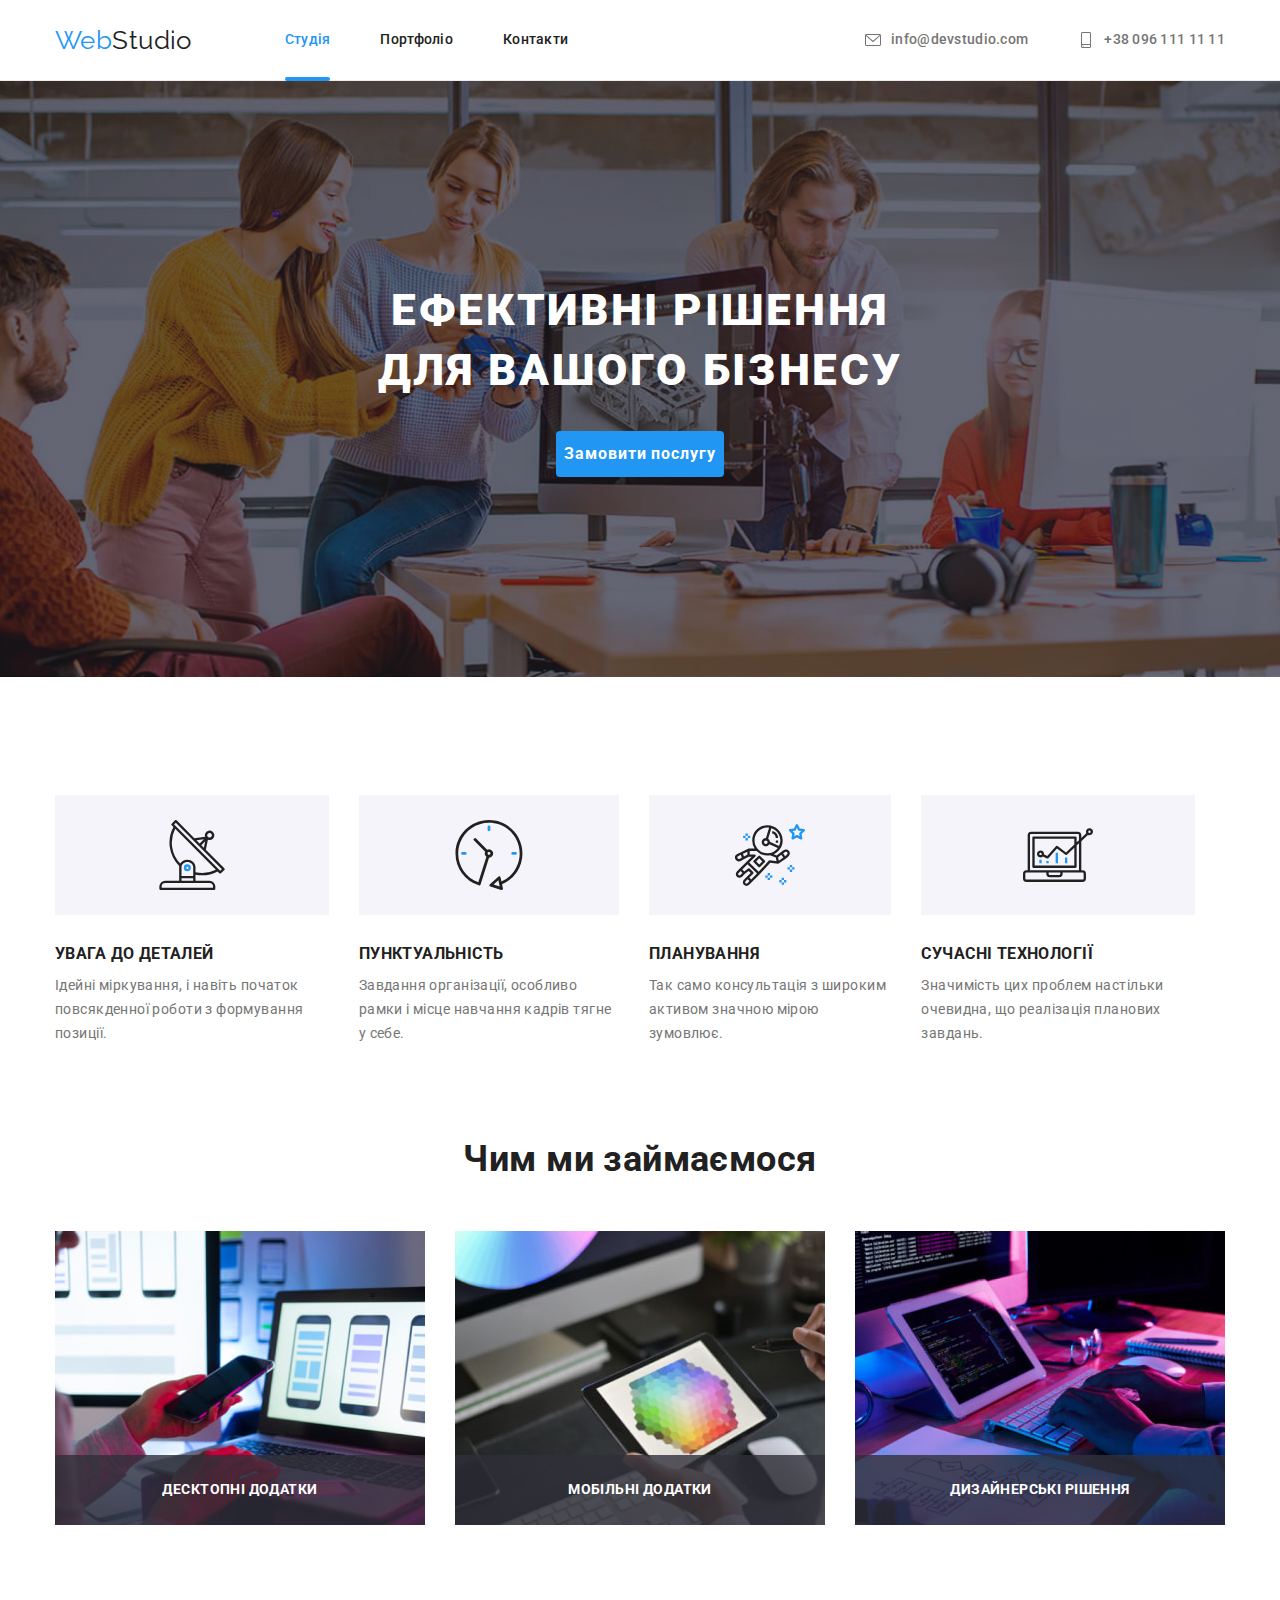
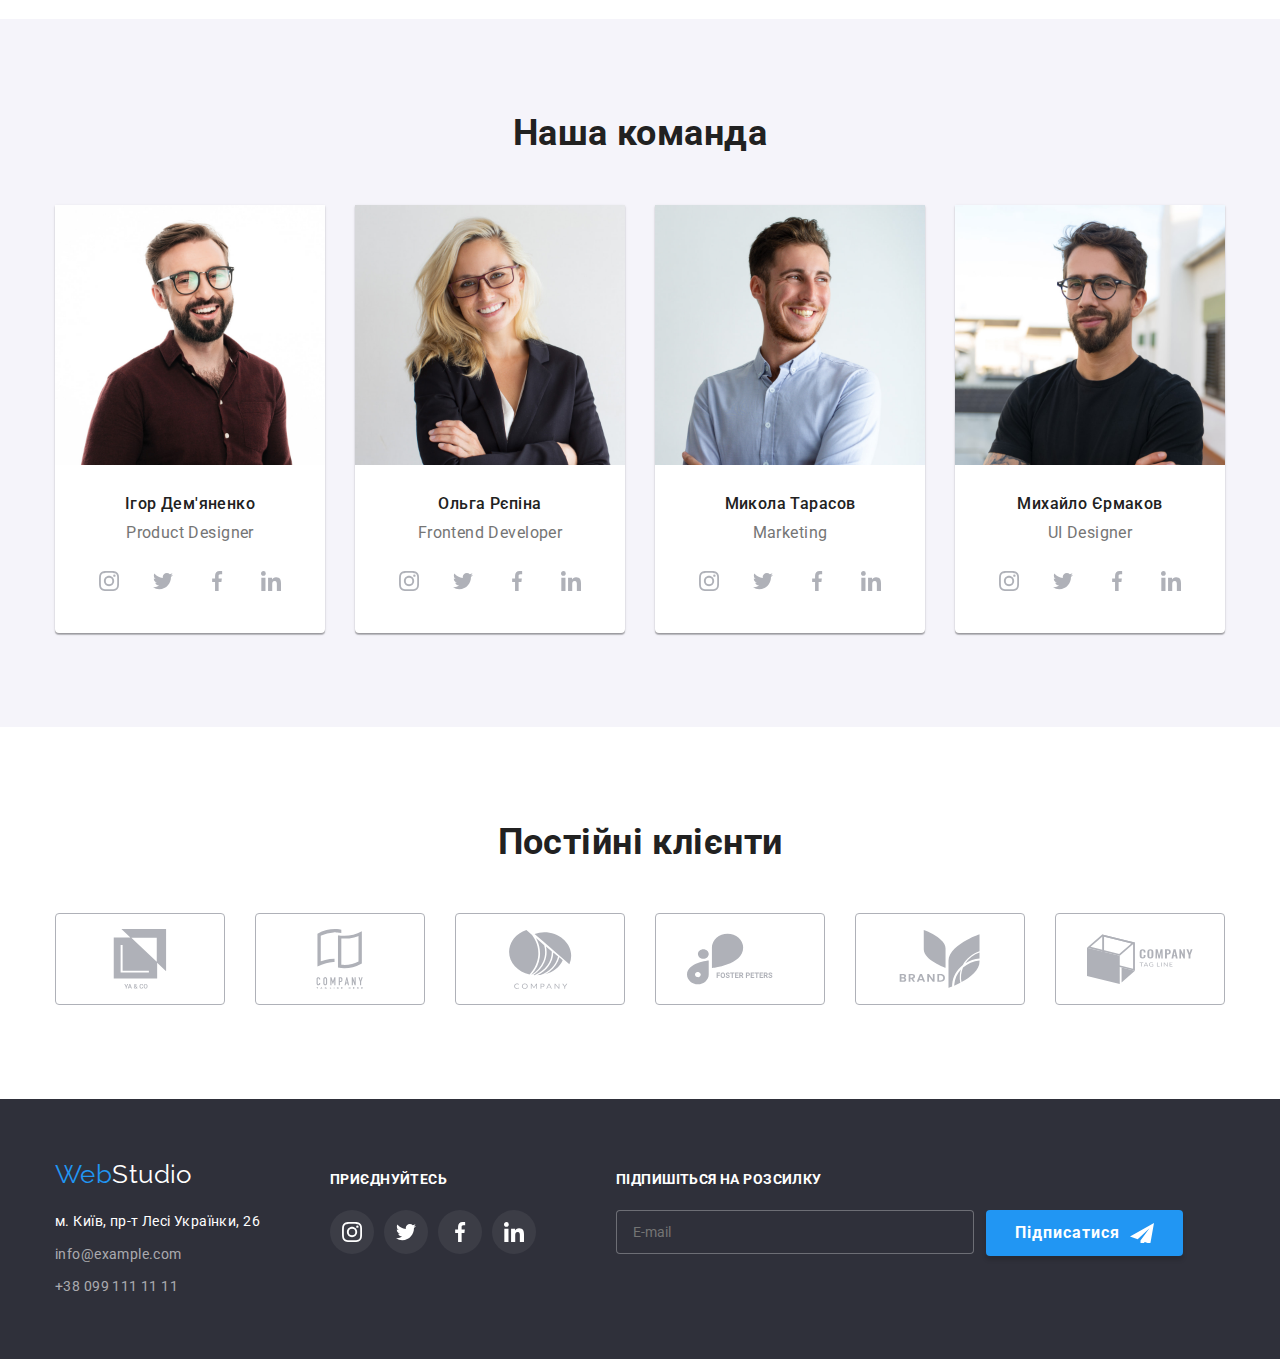
==== index.html @ 820e66d6 "Add files via upload" ====
<!DOCTYPE html>
<html lang="uk">

<head>
  <meta charset="UTF-8" />
  <meta http-equiv="X-UA-Compatible" content="IE=edge" />
  <meta name="viewport" content="width=device-width, initial-scale=1.0" />
  <title>Студія</title>
  <link rel="preconnect" href="https://fonts.googleapis.com">
  <link rel="preconnect" href="https://fonts.gstatic.com" crossorigin>
  <link href="https://fonts.googleapis.com/css2?family=Raleway:wght@700&family=Roboto:wght@400;500;700;900&display=swap"
    rel="stylesheet">
  <link rel="stylesheet" href="https://cdnjs.cloudflare.com/ajax/libs/modern-normalize/1.1.0/modern-normalize.min.css">
  <link rel="stylesheet" href="./css/main.min.css">
</head>

<body>
  <!-- Шапка сайта -->
  <header class="header">
    <div class="header-block container">
      <nav class="header-nav">
        <a href="./index.html" class="logo">Web<span class="header-logo">Studio</span></a>

        <ul class="nav-list list">
          <li class="nav-item"><a href="./index.html" class="nav-link link current">Студія</a></li>
          <li class="nav-item"><a href="./portfolio.html" class="nav-link link">Портфоліо</a></li>
          <li class="nav-item"><a href="" class="nav-link link">Контакти</a></li>
        </ul>
      </nav>

      <ul class="info-list list">
        <li class="info-mail"><a class="info__link" href="mailto:info@devstudio.com">
            <svg class="info-contact__icon" width="16" height="16">
              <use href="./images/sprite/sprite.svg#icon-email"></use>
            </svg>
            info@devstudio.com</a></li>
        <li class="info-tel"><a class="info__link" href="tel:+380961111111">
            <svg class="info-contact__icon" width="16" height="16">
              <use href="./images/sprite/sprite.svg#icon-phone"></use>
            </svg>
            +38 096 111 11 11</a></li>
      </ul>
    </div>
  </header>

  <main>

    <!-- Герой сайта -->
    <section class="hero">
      <div class="container">
        <h1 class="hero__title">Ефективні рішення для вашого бізнесу</h1>
        <button class="hero__btn" type="button" data-modal-open><span class="hero__order">Замовити
            послугу</span></button>
        <!-- Список преймуществ -->
        <div class="backdrop is-hidden" data-modal>
          <div class="modal">
            <button class="close-btn" type="button" data-modal-close>
              <svg class="modal-icon" width="18" height="18">
                <use href="./images/sprite/sprite.svg#icon-close"></use>
              </svg>
            </button>

            <form class="form">
              <span class="form-title">Залиште свої дані, ми вам передзвонимо</span>

              <div class="form-block top-title">
                <label class="form-label" for="name">Ім'я</label>
                <input class="form-input" type="text" name="name" id="name">
                <svg class="input-icon">
                  <use href="./images/sprite/sprite.svg#icon-person-black"></use>
                </svg>
              </div>
              <div class="form-block">
                <label class="form-label" for="tel">Телефон</label>
                <input class="form-input" type="tel" name="tel" id="tel">
                <svg class="input-icon">
                  <use href="./images/sprite/sprite.svg#icon-phone-black"></use>
                </svg>
              </div>
              <div class="form-block">
                <label class="form-label" for="email">Пошта</label>
                <input class="form-input" type="email" name="email" id="email">
                <svg class="input-icon">
                  <use href="./images/sprite/sprite.svg#icon-email-black"></use>
                </svg>
              </div>
              <div class="form-block">
                <label class="form__comment" for="comment">Коментар</label>
                <textarea class="comment" name="comment" id="comment" rows="9" placeholder="Введіть текст"></textarea>
              </div>
              <div class="form-block__chek">

                <label class="policy-label" for="policy">
                  <input class="policy-checkbox" type="checkbox" name="policy" id="policy">
                  <span class="icon-chek"></span>
                  <span class="policy-text">Погоджуюся з розсилкою та приймаю<a class="policy-link" href="">Умови</span>
                  договору</a>
                </label>

              </div>
              <button class="form-btn" type="submit">Відправити</button>
            </form>

          </div>
        </div>
      </div>
    </section>

    <!-- Секция о компании -->
    <section class="section company">
      <div class="container">
        <!-- Скрытый заголовок -->
        <h2 class="visually-hidden">Описание преимуществ компании</h2>
        <!-- Преимущества -->
        <ul class="company-list list">
          <li class="company-item">
            <div class="company-icon__block">
              <svg class="company-icon__svg" width="70" height="70">
                <use href="./images/sprite/sprite.svg#icon-antenna"></use>
              </svg>
            </div>
            <h3 class="company__title">УВАГА ДО ДЕТАЛЕЙ</h3>
            <p class="company__text">Ідейні міркування, і навіть початок повсякденної роботи з формування позиції.</p>
          </li>
          <li class="company-item">
            <div class="company-icon__block">
              <svg class="company-icon__svg" width="70" height="70">
                <use href="./images/sprite/sprite.svg#icon-clock"></use>
              </svg>
            </div>
            <h3 class="company__title">ПУНКТУАЛЬНІСТЬ</h3>
            <p class="company__text">Завдання організації, особливо рамки і місце навчання кадрів тягне у себе.</p>
          </li>
          <li class="company-item">
            <div class="company-icon__block">
              <svg class="company-icon__svg" width="70" height="70">
                <use href="./images/sprite/sprite.svg#icon-astronaut"></use>
              </svg>
            </div>
            <h3 class="company__title">ПЛАНУВАННЯ</h3>
            <p class="company__text">Так само консультація з широким активом значною мірою зумовлює.</p>
          </li>
          <li class="company-item">
            <div class="company-icon__block">
              <svg class="company-icon__svg" width="70" height="70">
                <use href="./images/sprite/sprite.svg#icon-diagram"></use>
              </svg>
            </div>
            <h3 class="company__title">СУЧАСНІ ТЕХНОЛОГІЇ</h3>
            <p class="company__text">Значимість цих проблем настільки очевидна, що реалізація планових завдань.</p>
          </li>
        </ul>
      </div>
    </section>

    <!-- Секция чем мы занимаемся -->
    <section class="section work">
      <div class="container">
        <!-- Примеры работ компании -->
        <h2 class="work-title">Чим ми займаємося</h2>

        <ul class="work-list list">
          <li class="work-item">
            <img src="./images/notebook.jpg" alt="notebook" width="370" />
            <p class="work-list__text">Десктопні додатки</p>
          </li>
          <li class="work-item">
            <img src="./images/tablet.jpg" alt="tablet" width="370" />
            <p class="work-list__text">Мобільні додатки</p>
          </li>
          <li class="work-item">
            <img src="./images/computer.jpg" alt="computer" width="370" />
            <p class="work-list__text">Дизайнерські рішення</p>
          </li>
        </ul>
      </div>
    </section>

    <!-- Секция команда -->
    <section class="section-team">
      <div class="container">
        <!-- Команда -->
        <h2 class="section-team__title team">Наша команда</h2>

        <ul class="team-list list">
          <li class="team-item">
            <img src="./images/foto1.jpg" alt="Ігор Дем'яненко" width="270" />
            <div class="team-block">
              <h3 class="team__title">Ігор Дем'яненко</h3>
              <p class="team__text">Product Designer</p>
              <ul class="team-list__social">
                <li class="team-link__item">
                  <a href="" class="team-social__link link">
                    <svg class="team-social__svg" width="20px" height="20px">
                      <use href="./images/sprite/sprite.svg#icon-instagram"></use>
                    </svg>
                  </a>
                </li>
                <li class="social-link__item">
                  <a href="" class="team-social__link link">
                    <svg class="team-social__svg" width="20px" height="20px">
                      <use href="./images/sprite/sprite.svg#icon-twitter"></use>
                    </svg>
                  </a>
                </li>
                <li class="social-link__item">
                  <a href="" class="team-social__link link">
                    <svg class="team-social__svg" width="20px" height="20px">
                      <use href="./images/sprite/sprite.svg#icon-facebook"></use>
                    </svg>
                  </a>
                </li>
                <li class="social-link__item">
                  <a href="" class="team-social__link link">
                    <svg class="team-social__svg" width="20px" height="20px">
                      <use href="./images/sprite/sprite.svg#icon-linkedin"></use>
                    </svg>
                  </a>
                </li>
              </ul>
            </div>
          </li>
          <li class="team-item">
            <img src="./images/foto2.jpg" alt="Ольга Рєпіна" width="270" />
            <div class="team-block">
              <h3 class="team__title">Ольга Рєпіна</h3>
              <p class="team__text">Frontend Developer</p>
              <ul class="team-list__social">
                <li class="team-link__item">
                  <a href="" class="team-social__link link">
                    <svg class="team-social__svg" width="20px" height="20px">
                      <use href="./images/sprite/sprite.svg#icon-instagram"></use>
                    </svg>
                  </a>
                </li>
                <li class="social-link__item">
                  <a href="" class="team-social__link link">
                    <svg class="team-social__svg" width="20px" height="20px">
                      <use href="./images/sprite/sprite.svg#icon-twitter"></use>
                    </svg>
                  </a>
                </li>
                <li class="social-link__item">
                  <a href="" class="team-social__link link">
                    <svg class="team-social__svg" width="20px" height="20px">
                      <use href="./images/sprite/sprite.svg#icon-facebook"></use>
                    </svg>
                  </a>
                </li>
                <li class="social-link__item">
                  <a href="" class="team-social__link link">
                    <svg class="team-social__svg" width="20px" height="20px">
                      <use href="./images/sprite/sprite.svg#icon-linkedin"></use>
                    </svg>
                  </a>
                </li>
              </ul>
            </div>
          </li>
          <li class="team-item">
            <img src="./images/foto3.jpg" alt="Микола Тарасов" width="270" />
            <div class="team-block">
              <h3 class="team__title">Микола Тарасов</h3>
              <p class="team__text">Marketing</p>
              <ul class="team-list__social">
                <li class="social-link__item">
                  <a href="" class="team-social__link link">
                    <svg class="team-social__svg" width="20px" height="20px">
                      <use href="./images/sprite/sprite.svg#icon-instagram"></use>
                    </svg>
                  </a>
                </li>
                <li class="social-link__item">
                  <a href="" class="team-social__link link">
                    <svg class="team-social__svg" width="20px" height="20px">
                      <use href="./images/sprite/sprite.svg#icon-twitter"></use>
                    </svg>
                  </a>
                </li>
                <li class="social-link__item">
                  <a href="" class="team-social__link link">
                    <svg class="team-social__svg" width="20px" height="20px">
                      <use href="./images/sprite/sprite.svg#icon-facebook"></use>
                    </svg>
                  </a>
                </li>
                <li class="social-link__item">
                  <a href="" class="team-social__link link">
                    <svg class="team-social__svg" width="20px" height="20px">
                      <use href="./images/sprite/sprite.svg#icon-linkedin"></use>
                    </svg>
                  </a>
                </li>
              </ul>
            </div>
          </li>
          <li class="team-item">
            <img src="./images/foto4.jpg" alt="Михайло Єрмаков" width="270" />
            <div class="team-block">
              <h3 class="team__title">Михайло Єрмаков</h3>
              <p class="team__text">UI Designer</p>
              <ul class="team-list__social">
                <li class="social-link__item">
                  <a href="" class="team-social__link link">
                    <svg class="team-social__svg" width="20px" height="20px">
                      <use href="./images/sprite/sprite.svg#icon-instagram"></use>
                    </svg>
                  </a>
                </li>
                <li class="social-link__item">
                  <a href="" class="team-social__link link">
                    <svg class="team-social__svg" width="20px" height="20px">
                      <use href="./images/sprite/sprite.svg#icon-twitter"></use>
                    </svg>
                  </a>
                </li>
                <li class="social-link__item">
                  <a href="" class="team-social__link link">
                    <svg class="team-social__svg" width="20px" height="20px">
                      <use href="./images/sprite/sprite.svg#icon-facebook"></use>
                    </svg>
                  </a>
                </li>
                <li class="social-link__item">
                  <a href="" class="team-social__link link">
                    <svg class="team-social__svg" width="20px" height="20px">
                      <use href="./images/sprite/sprite.svg#icon-linkedin"></use>
                    </svg>
                  </a>
                </li>
              </ul>
            </div>
        </ul>
      </div>
    </section>

    <!-- Клиенты -->
    <section class="section client">
      <div class="container">
        <h2 class="client__title">Постійні клієнти</h2>
        <ul class="client-list list">
          <li class="client-item">
            <a class="client-link link" href="">
              <svg class="client-icon__svg" width="106px" height="60px">
                <use href="./images/sprite/sprite.svg#icon-icons-1"></use>
              </svg>
            </a>
          </li>
          <li class="client-item">
            <a class="client-link link" href="">
              <svg class="client-icon__svg" width="106px" height="60px">
                <use href="./images/sprite/sprite.svg#icon-icons-2"></use>
              </svg>
            </a>
          </li>
          <li class="client-item">
            <a class="client-link link" href="">
              <svg class="client-icon__svg" width="106px" height="60px">
                <use href="./images/sprite/sprite.svg#icon-icons-3"></use>
              </svg>
            </a>
          </li>
          <li class="client-item">
            <a class="client-link link" href="">
              <svg class="client-icon__svg" width="106px" height="60px">
                <use href="./images/sprite/sprite.svg#icon-icons-4"></use>
              </svg>
            </a>
          </li>
          <li class="client-item">
            <a class="client-link link" href="">
              <svg class="client-icon__svg" width="106px" height="60px">
                <use href="./images/sprite/sprite.svg#icon-icons-5"></use>
              </svg>
            </a>
          </li>
          <li class="client-item">
            <a class="client-link link" href="">
              <svg class="client-icon__svg" width="106px" height="60px">
                <use href="./images/sprite/sprite.svg#icon-icons-6"></use>
              </svg>
            </a>
          </li>
        </ul>
      </div>
    </section>
  </main>

  <!-- Футер сайта  -->
  <footer class="footer">
    <div class="container">
      <section class="footer-section">
        <div class="footer-block__contacts"><a href="./index.html" class="logo">Web<span
              class="footer-logo">Studio</span></a>
          <address class="footer-address">
            <ul class="footer-address__list list">
              <li class="footer-text__item">
                <p class="footer-text">м. Київ, пр-т Лесі Українки, 26</p>
              </li>
              <li class="footer-item"><a href="mailto:info@devstudio.com"
                  class="footer-contact__link link">info@example.com</a></li>
              <li class="footer-item"><a href="tel:+380961111111" class="footer-contact__link link">+38 099 111 11
                  11</a>
              </li>
            </ul>
          </address>
        </div>
        <div class="footer-social__block">
          <p class="footer-social__text">приєднуйтесь</p>
          <ul class="footer-list list">
            <li class="footer-item__link">
              <a class="footer__link" href="">
                <svg class="footer__icon" width="20" height="20">
                  <use href="./images/sprite/sprite.svg#icon-instagram"></use>
                </svg>
              </a>
            </li>

            <li class="footer-item__link">
              <a class="footer__link" href="">
                <svg class="footer__icon" width="20" height="20">
                  <use href="./images/sprite/sprite.svg#icon-twitter"></use>
                </svg>
              </a>
            </li>

            <li class="footer-item__link">
              <a class="footer__link" href="">
                <svg class="footer__icon" width="20" height="20">
                  <use href="./images/sprite/sprite.svg#icon-facebook"></use>
                </svg>
              </a>
            </li>

            <li class="footer-item__link">
              <a class="footer__link" href="">
                <svg class="footer__icon" width="20" height="20">
                  <use href="./images/sprite/sprite.svg#icon-linkedin"></use>
                </svg>
              </a>
            </li>
          </ul>
        </div>
        <form class="footer-submit">
          <p class="footer-submit__text">Підпишіться на розсилку</p>
          <div class="footer-submit__form">
            <label class="footer-submit__label" for="submit-mail"></label>
            <input class="footer-submit__input" type="email" name="submit-mail" id="submit-mail" placeholder="E-mail">
            <button class="footer-submit__btn" type="submit">Підписатися</button>
          </div>
        </form>
      </section>
    </div>
  </footer>

  <!-- JS для модалки -->
  <script src="./js/modal.js"></script>
</body>

</html>
---- css/main.min.css ----
/* Глобальные стили */
:root {
  --primary-text-color: #212121;
  --secondary-text-color: #757575;
  --white-color: #ffffff;
  --black-color: #000000;
  --accent-color: #2196f3;
  --hero-background-color: #2f303a;
  --team-background-color: #f5f4fa;
  --header-border-color: #ececec;
  --footer-text-color: rgba(255, 255, 255, 0.6);

  /* Others */
  --border-light-cl: #ffffff;
  --btn-radius: 25px;
  --anim-shadow-slow: box-shadow 250ms cubic-bezier(0.4, 0, 0.2, 1);
  --anim-bg-slow: background-color 250ms cubic-bezier(0.4, 0, 0.2, 1),
    color 250ms cubic-bezier(0.4, 0, 0.2, 1);
}
h1,
h2,
h3,
h4,
h5,
h6,
p,
ul {
  margin: 0;
  padding: 0;
}

img {
  display: block;
}

body {
  font-family: 'Roboto', sans-serif;
  letter-spacing: 0.03em;
  background-color: var(--white-color);
  color: var(--primary-text-color);
  font-size: 14px;
}

/* КОНТЕЙНЕР  */
.container {
  margin-left: auto;
  margin-right: auto;
  padding-left: 15px;
  padding-right: 15px;
  width: 1200px;
}

/* Скрытые заголовки */
.visually-hidden {
  visibility: hidden;
}
.portfolio-title {
  display: none;
}

/* Section  */
.section {
  background: var(--white-color);
  padding: 94px 0;
}

/* List */
.list {
  list-style: none;
}

/* Link  */
.link {
  text-decoration: none;
}

/* LOGO */
.logo {
  font-family: 'Raleway';
  font-size: 26px;
  line-height: 1.19;
  text-decoration: none;
  color: var(--accent-color);
}

.header-logo {
  color: var(--primary-text-color);
}

.footer-logo {
  color: var(--white-color);
}

/* site-nav */
.header {
  border-bottom: 1px solid var(--header-border-color);
}

.header-block {
  display: flex;
  align-items: center;
  justify-content: space-between;
}
.header-nav {
  display: flex;
  align-items: center;
}
.nav-list {
  display: flex;
  margin-left: 93px;
}

.nav-list .nav-item + .nav-item {
  margin-left: 50px;
}

.nav-link {
  position: relative;
  display: block;
  padding-top: 32px;
  padding-bottom: 32px;

  font-weight: 500;
  font-size: 14px;
  line-height: 1.14;
  letter-spacing: 0.02em;

  color: var(--primary-text-color);

  transition: color 250ms cubic-bezier(0.4, 0, 0.2, 1);
}

.nav-link:hover,
.nav-link:focus {
  color: var(--accent-color);
}

.nav-link.current::after {
  position: absolute;
  display: block;

  content: '';
  width: 100%;
  height: 4px;
  border-radius: 2px;
  bottom: -1px;

  background-color: var(--accent-color);
}

/* Current  */
.button.current {
  background: var(--accent-color);
  color: var(--white-color);
}

.nav-link.current {
  color: var(--accent-color);
}

/* site-info */
.info-list {
  display: flex;
}
.info__link {
  display: flex;
  align-items: center;
  font-weight: 500;
  line-height: 1.14;
  letter-spacing: 0.02em;
  text-decoration: none;

  color: var(--secondary-text-color);
  transition: color 250ms cubic-bezier(0.4, 0, 0.2, 1);
}

.info:hover,
.info:focus {
  color: var(--accent-color);
}

.info-mail {
  margin-right: 50px;
}

.info-contact__icon {
  margin-right: 10px;
  fill: currentColor;
}

/* HERO */
.hero {
  text-align: center;
  background: var(--hero-background-color);
  background-image: linear-gradient(
      to right,
      rgba(47, 48, 58, 0.4),
      rgba(47, 48, 58, 0.4)
    ),
    url(../images/img-hero.jpg);
  background-repeat: no-repeat;
  background-size: cover;
  background-position: center;
  padding: 200px 0px 200px 0px;
}
.hero__title {
  margin: auto;
  margin-bottom: 30px;
  font-weight: 900;
  font-size: 44px;
  line-height: 1.36;

  text-transform: uppercase;
  text-align: center;
  max-width: 600px;

  letter-spacing: 0.06em;
  color: var(--white-color);
}

/* Modal Btn */
.hero__btn {
  display: inline-block;
  min-width: 140px;
  border-radius: 4px;
  border: 1px solid transparent;
  padding: 7px;

  font-weight: 700;
  font-size: 12px;
  line-height: 1.87;
  letter-spacing: 0.06em;

  cursor: pointer;
  background-color: var(--accent-color);
  transition: var(--anim-shadow-slow);
}

.hero-btn::before,
.hero-btn::after {
  content: '';
  display: inline-block;
  width: 20px;
  height: 20px;

  background-size: contain;
  transition: cubic-bezier(0.4, 0, 0.2, 1);
}

.hero-btn:hover::before,
.hero-btn:focus::before {
  transform: translateY(-35px);
}

.hero__order {
  font-size: 16px;
  line-height: 1.87;
  letter-spacing: 0.06em;
  color: var(--white-color);
}

/* Modal Block */
.backdrop {
  position: fixed;
  top: 0;
  right: 0;
  width: 100%;
  height: 100%;

  background-color: rgba(0, 0, 0, 0.2);

  transition: opacity 250ms cubic-bezier(0.4, 0, 0.2, 1),
    visibility 250ms cubic-bezier(0.4, 0, 0.2, 1);
}

.backdrop.is-hidden {
  opacity: 0;
  visibility: hidden;
  pointer-events: none;
}

.modal {
  position: absolute;
  top: 50%;
  left: 50%;
  transform: translate(-50%, -50%);

  width: 528px;
  min-height: 581px;
  border-radius: 4px;

  background-color: #ffffff;
  animation: cubic-bezier(0.4, 0, 0.2, 1) 250ms;
}

.backdrop.is-hidden .modal {
  animation-play-state: paused;
}

.modal-icon {
  fill: currentColor;
}

.close-btn {
  position: absolute;
  display: flex;
  align-items: center;
  justify-content: center;
  right: 8px;
  top: 8px;

  background-color: transparent;
  border-radius: 50%;
  width: 30px;
  height: 30px;

  border: 1px solid rgba(0, 0, 0, 0.1);
  cursor: pointer;
}

.close-btn:hover,
.close-btn:focus {
  color: var(--accent-bg-cl);
  background-color: var(--light-txt-cl);
  box-shadow: -4px 0px 8px rgba(0, 0, 0, 0.04), -2px 0px 4px rgba(0, 0, 0, 0.08),
    -1px 0px 3px rgba(0, 0, 0, 0.16);
}

.close-btn:hover .modal-icon {
  fill: var(--accent-color);
}

/* --------------FORMA!!!-------------- */
.form {
  margin-left: auto;
  margin-right: auto;
  padding: 40px;
}
.form-title {
  display: block;
  font-weight: 700;
  font-size: 20px;
  line-height: 1.15;

  text-align: center;
}
.form-block {
  position: relative;
  display: flex;
  flex-direction: column;
  margin-bottom: 10px;
}
.top-title {
  margin-top: 12px;
}
.form-label,
.form__comment {
  display: flex;
  font-size: 12px;
  line-height: 1.16;
  letter-spacing: 0.01em;
  margin-bottom: 4px;

  color: var(--secondary-text-color);
}
.form-input {
  width: 100%;
  margin: 0;
  padding: 11px 42px;
  border: 1px solid rgba(33, 33, 33, 0.2);
  border-radius: 4px;

  outline: none;
  transition: border-color 250ms cubic-bezier(0.4, 0, 0.2, 1);
}
.form-input:focus {
  border-color: var(--accent-color);
}

.form-input:focus ~ .input-icon {
  fill: var(--accent-color);
}

.input-icon {
  position: absolute;
  display: inline-block;
  top: 45%;
  left: 15px;

  width: 18px;
  height: 18px;

  transform: translateY(25%);
  transition: fill 250ms cubic-bezier(0.4, 0, 0.2, 1);
}

.comment {
  resize: none;
  border: 1px solid rgba(33, 33, 33, 0.2);
  border-radius: 4px;
  padding: 12px 16px;
  font-size: 12px;
  line-height: 1.17;
  letter-spacing: 0.01em;
  height: 120px;
  outline: none;
  transition: border-color 250ms cubic-bezier(0.4, 0, 0.2, 1);
}

.comment:focus {
  border-color: var(--accent-color);
}

.form-block__chek {
  padding-left: 0px;
  margin-top: 25px;
  margin-bottom: 30px;
}
.policy-label {
  position: relative;
  display: flex;
  align-items: center;
  padding: 0px 15px 0px 15px;

  font-size: 14px;
  line-height: 1.17;

  color: var(--secondary-text-color);
}
.policy-checkbox {
  position: absolute;
  width: 1px;
  height: 1px;
  margin: -1px;
  padding: 0;
  overflow: hidden;
  border: 0;
  clip: rect(0 0 0 0);
}

.policy-checkbox:checked + .icon-chek {
  transform: scale(1.2);
  border-color: transparent;
  background-color: var(--accent-color);
  background-image: url('../images/icon-check.svg');
  background-size: contain;
  background-origin: border-box;
}

.icon-chek {
  display: inline-block;
  width: 16px;
  height: 15px;
  margin-right: 8px;

  border: 2px solid #212121;
  border-radius: 2px;

  transform: var(--anim-shadow-slow);
}

.policy-text {
  transition: var(--anim-shadow-slow);
}
.policy-link {
  margin-left: 3px;
  color: #2196f3;
}
.form-btn {
  display: flex;
  align-items: center;
  justify-content: center;
  margin: 0 auto;
  padding: 10px 56px;
  border: none;
  border-radius: 4px;
  text-align: center;
  text-decoration: none;
  font-family: 'Roboto';
  font-style: normal;
  font-weight: 700;
  font-size: 16px;
  line-height: 1.87;
  letter-spacing: 0.06em;
  cursor: pointer;
  background-color: var(--accent-color);
  box-shadow: 0px 4px 4pxrgba (0, 0, 0, 0.15);
  color: var(--white-color);
  transition: background 250ms cubic-bezier(0.4, 0, 0.2, 1);
}
.form-btn:focus,
.form-btn:hover {
  background-color: #188ce8;
}
/* --------------END FORMA!!!-------------- */

/* Section  Company */

.company.section {
  padding-bottom: 0px;
}

.company-list {
  display: flex;
}

.company-item {
  margin-right: 30px;
}

.company-icon__block {
  display: flex;
  height: 120px;
  align-items: center;
  justify-content: center;
  margin-bottom: 30px;
  background-color: var(--team-background-color);
}

.company__title {
  line-height: 1.14;
  text-transform: uppercase;
  margin-bottom: 10px;
}
.company__text {
  line-height: 24px;
  color: var(--secondary-text-color);
}

/* WORK  */

.work-title {
  font-size: 36px;
  line-height: 1.16;
  text-align: center;

  margin-bottom: 50px;
}

.work-list {
  display: flex;
}

.work-item {
  position: relative;
  margin-right: 30px;
}

.work-list__text {
  position: absolute;
  width: 100%;
  bottom: 0;
  left: 0;
  padding: 27px 0px;

  font-weight: bold;
  font-size: 14px;
  line-height: 1.14;
  text-align: center;
  text-transform: uppercase;

  color: var(--white-color);
  background-color: rgba(47, 48, 58, 0.8);
}

/* Section Team  */

.section-team {
  background: var(--team-background-color);
  padding: 94px 0;
}

.section-team__title {
  font-size: 36px;
  line-height: 1.16;
  text-align: center;

  margin-bottom: 50px;
}
.team-list {
  display: flex;
}

.team-item {
  background: var(--white-color);
  box-shadow: 0px 1px 3px rgba(0, 0, 0, 0.12), 0px 1px 1px rgba(0, 0, 0, 0.14),
    0px 2px 1px rgba(0, 0, 0, 0.2);
  border-radius: 0px 0px 4px 4px;
  margin-right: 30px;
}

.team-item:last-child {
  margin-right: 0px;
}

.team-block {
  padding: 30px 0px 30px 0px;
}

.team__title {
  font-weight: 500;
  font-size: 16px;
  line-height: 1.18;
  text-align: center;
}

.team__text {
  font-size: 16px;
  line-height: 1.18;
  text-align: center;
  color: var(--secondary-text-color);
  margin-top: 10px;
}

/* Social Media link */

.team-list__social {
  display: flex;
  justify-content: center;
  align-items: center;
  margin-top: 16px;
  list-style: none;
  gap: 10px;
}

.team-social__link {
  display: flex;
  justify-content: center;
  align-items: center;
  width: 44px;
  height: 44px;
  border-radius: 50%;
  color: #afb1b8;
  transition: var(--anim-bg-slow);
}

.team-social__link:hover,
.team-social__link:focus {
  border-radius: 50%;
  color: var(--white-color);
  background-color: var(--accent-color);
}

.team-social__svg {
  fill: currentColor;
}

/* Section Client  */
.client__title {
  margin-bottom: 50px;
  font-size: 36px;
  line-height: 1.17;
  text-align: center;
}
.client-list {
  display: flex;
  justify-content: center;
  align-items: center;
  grid-gap: 30px;
}

.client-item:hover,
.client-item:focus {
  color: var(--accent-color);
  border-color: var(--accent-color);
}

.client-link {
  display: flex;
  justify-content: center;
  align-items: center;
  width: 170px;
  height: 92px;
  border: 1px solid #afb1b8;
  border-radius: 4px;
  color: #afb1b8;
  transition: border-color 250ms cubic-bezier(0.4, 0, 0.2, 1),
    color 250ms cubic-bezier(0.4, 0, 0.2, 1);
}

.client-link:focus,
.client-link:hover {
  color: var(--accent-color);
  border-color: var(--accent-color);
}

.client-icon__svg {
  fill: currentColor;
}

/* Footer  */
.footer {
  background: var(--hero-background-color);
}
.footer-section {
  display: flex;
  padding: 60px 0px 60px 0px;
  gap: 70px;
}

.footer-text {
  line-height: 1.71;
  color: var(--white-color);
}

/* PORTFOLIO */

/* Section Button  */
.portfolio__button-list {
  display: flex;
  justify-content: center;
  margin-bottom: 50px;
}

.button__item {
  margin-right: 10px;
}

.button__item:last-child {
  margin-right: 0px;
}

.portfolio__button {
  font-weight: 500;
  font-size: 16px;
  line-height: 1.62;
  text-align: center;
  padding: 6px 22px;
  border-radius: 4px;
  background: var(--team-background-color);
  border: none;
  cursor: pointer;
  font-family: inherit;
  transition: background-color 250ms cubic-bezier(0.4, 0, 0.2, 1),
    color 250ms cubic-bezier(0.4, 0, 0.2, 1),
    box-shadow 250ms cubic-bezier(0.4, 0, 0.2, 1);
}

.portfolio__button:hover,
.portfolio__button:focus {
  background: var(--accent-color);
  color: var(--white-color);
  box-shadow: 0px 3px 1px rgba(0, 0, 0, 0.1), 0px 1px 2px rgba(0, 0, 0, 0.08),
    0px 2px 2px rgba(0, 0, 0, 0.12);
}

/* Social block  */
.footer-social__text {
  padding: 20px 0px 10px 0px;
  margin-bottom: 20px;
  font-weight: 700;
  line-height: 1.14px;
  text-transform: uppercase;
  color: var(--white-color);
}

.footer-list {
  display: flex;
  padding: 0;
  margin-top: 0;
}
.footer-list__item {
  width: 44px;
  height: 44px;
  margin-right: 10px;
}
.footer__link {
  display: flex;
  justify-content: center;
  align-items: center;
  width: 44px;
  height: 44px;
  border-radius: 50%;

  color: #ffffff;
  background-color: #ffffff10;

  transition: background 250ms cubic-bezier(0.4, 0, 0.2, 1);
}

.footer__link:hover,
.footer__link:focus {
  color: #ffffff;
  background-color: var(--accent-color);
}

.footer__icon {
  fill: currentColor;
}
/*  Конец Social block  */

.footer-block__logo {
  margin-bottom: 20px;
}
.footer-text__item {
  margin-top: 20px;
}

.footer-item__link {
  margin-right: 10px;
}

.footer-item {
  margin-top: 9px;
}

.footer-contact__link {
  line-height: 1.71;
  color: var(--footer-text-color);
  transition: color 250ms cubic-bezier(0.4, 0, 0.2, 1);
}

.footer-address {
  font-style: normal;
}

/* Footer FORM */

.footer-submit {
  padding: auto;
}

.footer-submit__text {
  padding: 20px 0px 10px 0px;
  margin-bottom: 20px;
  font-weight: 700;
  font-size: 14px;
  line-height: 1.14px;
  text-transform: uppercase;
  color: var(--white-color);
}
.footer-submit__form {
  display: flex;
}

.footer-submit__input {
  width: 358px;
  height: 100%;
  margin: 0;
  padding: 13px 16px;

  border-radius: 4px;
  border: 1px solid rgba(255, 255, 255, 0.3);

  background-color: var(--hero-background-color);
  color: var(--white-color);
}
.footer-submit__btn {
  display: inline-flex;
  align-items: center;
  justify-content: center;
  border: none;

  margin-left: 12px;
  padding: 8px 29px;
  border-radius: 4px;
  background-color: var(--accent-color);
  box-shadow: 0px 4px 4px rgb(0 0 0 / 15%);
  color: var(--white-color);

  font-family: 'Roboto';
  font-weight: 700;
  font-size: 16px;
  line-height: 1.87;
  letter-spacing: 0.06em;

  cursor: pointer;
  min-height: 43px;
}

.footer-submit__btn::after {
  content: '';
  display: inline-block;
  width: 24px;
  height: 20px;
  margin-left: 10px;
  background-image: url(../images/icon-send.svg);
}

/*  Client Block  */
.portfolio__client-list {
  display: flex;
  flex-wrap: wrap;
  gap: 30px;
}

.portfolio__client-item {
  background: var(--white-color);
  text-decoration: none;
}

.portfolio__client-item:hover,
.portfolio__client-item:focus-within {
  box-shadow: 0px 1px 1px rgba(0, 0, 0, 0.12), 0px 4px 4px rgba(0, 0, 0, 0.06),
    1px 4px 6px rgba(0, 0, 0, 0.16);
}

.portfolio__link {
  transition: var(--anim-shadow-slow);
}

.portfolio__link:hover,
.portfolio__link:focus {
  box-shadow: 0px 1px 1px rgba(0, 0, 0, 0.12), 0px 4px 4px rgba(0, 0, 0, 0.06),
    1px 4px 6px rgba(0, 0, 0, 0.16);
}

/* Card Overlay  */
.portfolio-description {
  position: relative;
  overflow: hidden;
}

.portfolio-description:hover::before {
  opacity: 1;
}

.portfolio-overlay {
  position: absolute;
  display: inline-block;
  content: '';
  top: 0;
  left: 0;

  background-color: rgba(33, 150, 243, 0.9);
  transform: translateY(100%);
  transition: transform 250ms cubic-bezier(0.4, 0, 0.2, 1);
}

.portfolio__client-item:hover .portfolio-overlay {
  transform: translateX(0);
  opacity: 1;
}

.portfolio-discription__text {
  padding: 63px 24px;
  font-size: 18px;
  line-height: 1.56;
  color: var(--white-color);
}

.portfolio-border {
  border: 1px solid #eeeeee;
  border-top: transparent;
  padding: 20px 24px;
}

.portfolio__client-title {
  font-size: 18px;
  line-height: 2;
  letter-spacing: 0.06em;
  color: var(--primary-text-color);
  margin-bottom: 5px;
}
.portfolio__client-text {
  font-size: 16px;
  line-height: 1.87;
  color: var(--secondary-text-color);
}
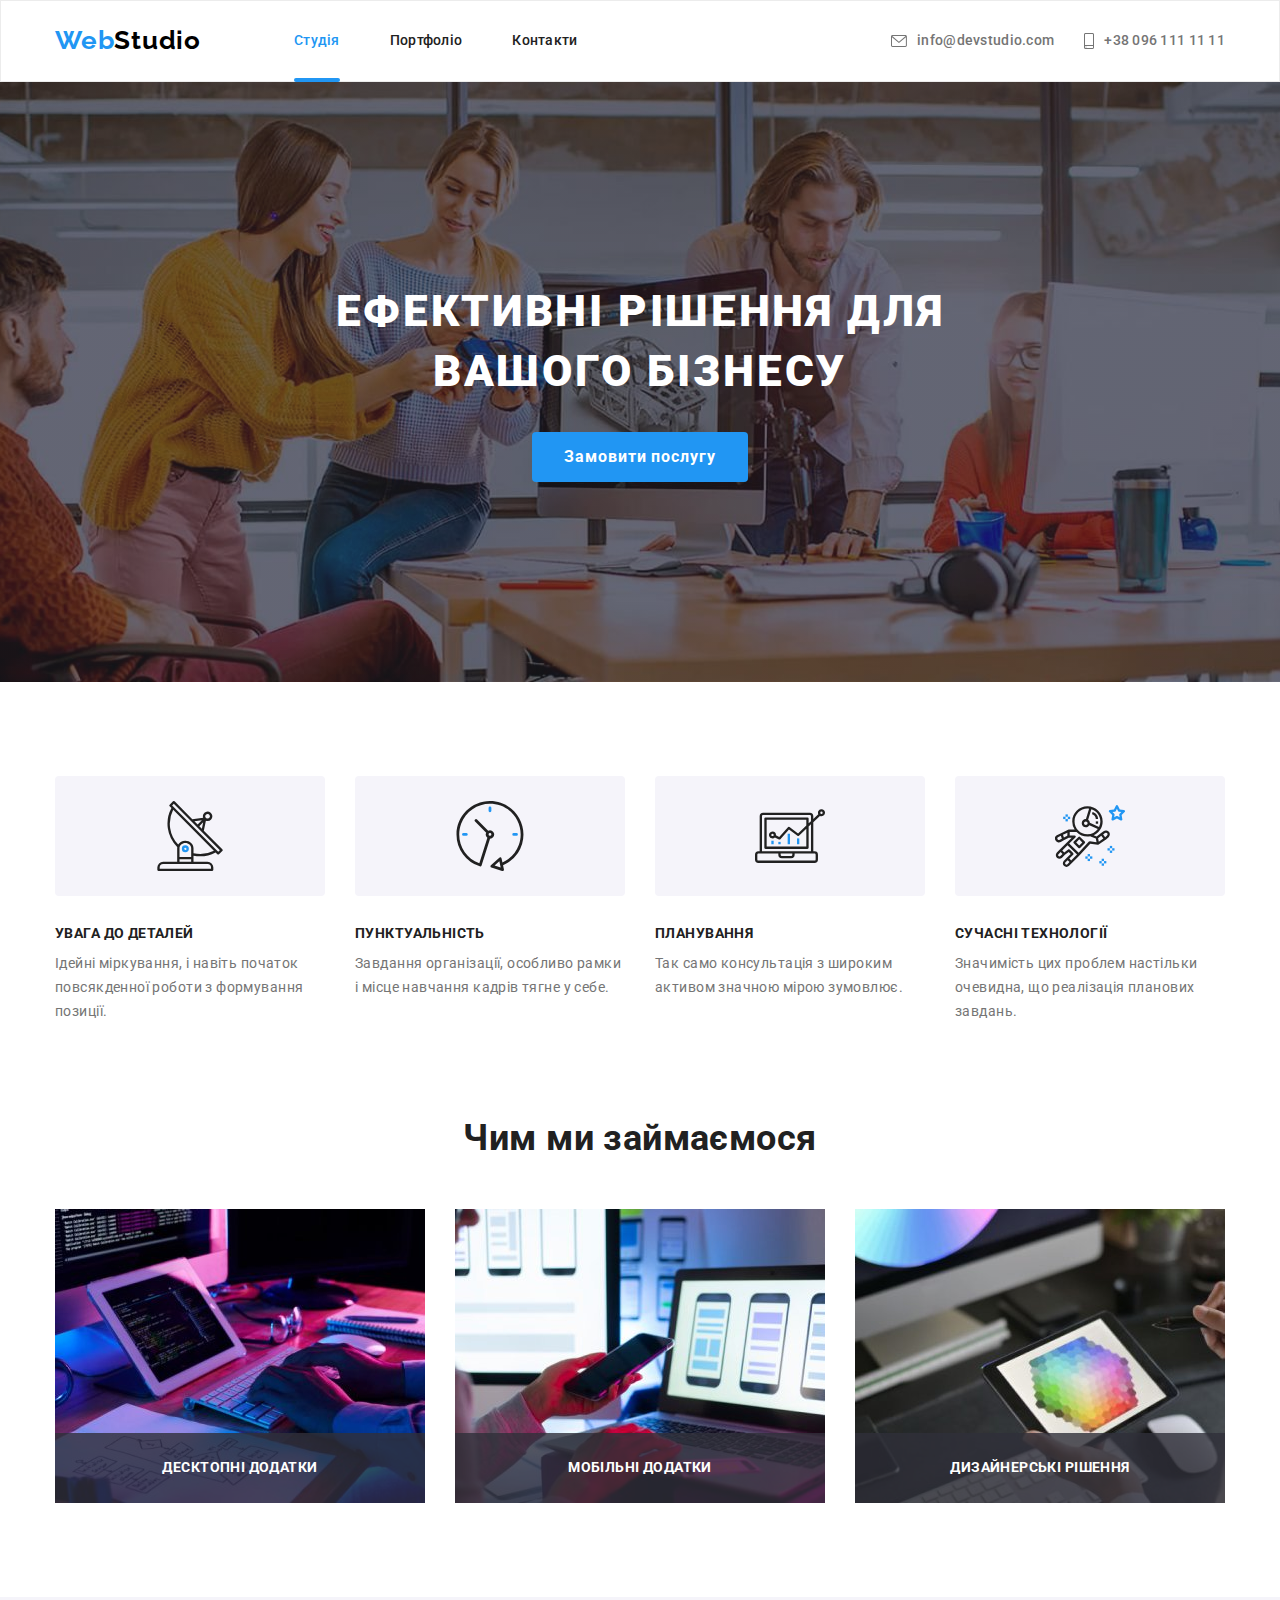
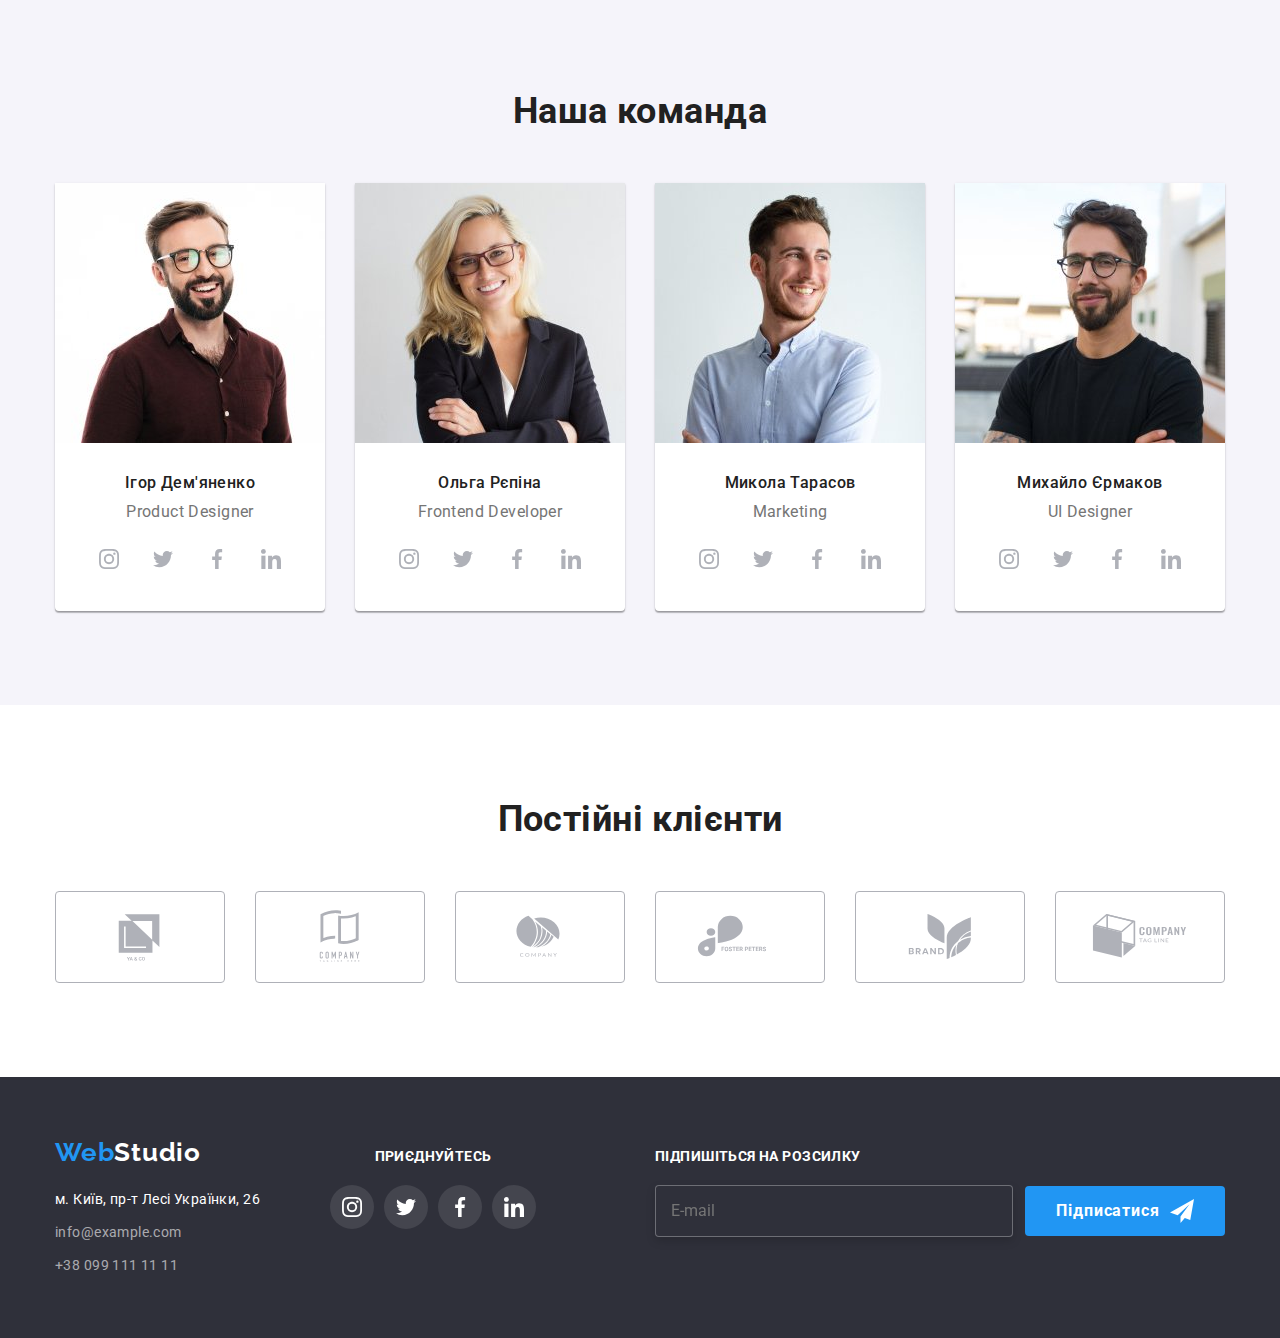
==== commit b86c2523: "Перезалив проекта" ====
--- a/index.html
+++ b/index.html
@@ -1,460 +1,891 @@
-<!DOCTYPE html>
-<html lang="uk">
-
-<head>
-  <meta charset="UTF-8" />
-  <meta http-equiv="X-UA-Compatible" content="IE=edge" />
-  <meta name="viewport" content="width=device-width, initial-scale=1.0" />
-  <title>Студія</title>
-  <link rel="preconnect" href="https://fonts.googleapis.com">
-  <link rel="preconnect" href="https://fonts.gstatic.com" crossorigin>
-  <link href="https://fonts.googleapis.com/css2?family=Raleway:wght@700&family=Roboto:wght@400;500;700;900&display=swap"
-    rel="stylesheet">
-  <link rel="stylesheet" href="https://cdnjs.cloudflare.com/ajax/libs/modern-normalize/1.1.0/modern-normalize.min.css">
-  <link rel="stylesheet" href="./css/main.min.css">
-</head>
-
-<body>
-  <!-- Шапка сайта -->
-  <header class="header">
-    <div class="header-block container">
-      <nav class="header-nav">
-        <a href="./index.html" class="logo">Web<span class="header-logo">Studio</span></a>
-
-        <ul class="nav-list list">
-          <li class="nav-item"><a href="./index.html" class="nav-link link current">Студія</a></li>
-          <li class="nav-item"><a href="./portfolio.html" class="nav-link link">Портфоліо</a></li>
-          <li class="nav-item"><a href="" class="nav-link link">Контакти</a></li>
-        </ul>
-      </nav>
-
-      <ul class="info-list list">
-        <li class="info-mail"><a class="info__link" href="mailto:info@devstudio.com">
-            <svg class="info-contact__icon" width="16" height="16">
-              <use href="./images/sprite/sprite.svg#icon-email"></use>
-            </svg>
-            info@devstudio.com</a></li>
-        <li class="info-tel"><a class="info__link" href="tel:+380961111111">
-            <svg class="info-contact__icon" width="16" height="16">
-              <use href="./images/sprite/sprite.svg#icon-phone"></use>
-            </svg>
-            +38 096 111 11 11</a></li>
-      </ul>
-    </div>
-  </header>
-
-  <main>
-
-    <!-- Герой сайта -->
-    <section class="hero">
-      <div class="container">
-        <h1 class="hero__title">Ефективні рішення для вашого бізнесу</h1>
-        <button class="hero__btn" type="button" data-modal-open><span class="hero__order">Замовити
-            послугу</span></button>
-        <!-- Список преймуществ -->
-        <div class="backdrop is-hidden" data-modal>
-          <div class="modal">
-            <button class="close-btn" type="button" data-modal-close>
-              <svg class="modal-icon" width="18" height="18">
-                <use href="./images/sprite/sprite.svg#icon-close"></use>
-              </svg>
-            </button>
-
-            <form class="form">
-              <span class="form-title">Залиште свої дані, ми вам передзвонимо</span>
-
-              <div class="form-block top-title">
-                <label class="form-label" for="name">Ім'я</label>
-                <input class="form-input" type="text" name="name" id="name">
-                <svg class="input-icon">
-                  <use href="./images/sprite/sprite.svg#icon-person-black"></use>
-                </svg>
-              </div>
-              <div class="form-block">
-                <label class="form-label" for="tel">Телефон</label>
-                <input class="form-input" type="tel" name="tel" id="tel">
-                <svg class="input-icon">
-                  <use href="./images/sprite/sprite.svg#icon-phone-black"></use>
-                </svg>
-              </div>
-              <div class="form-block">
-                <label class="form-label" for="email">Пошта</label>
-                <input class="form-input" type="email" name="email" id="email">
-                <svg class="input-icon">
-                  <use href="./images/sprite/sprite.svg#icon-email-black"></use>
-                </svg>
-              </div>
-              <div class="form-block">
-                <label class="form__comment" for="comment">Коментар</label>
-                <textarea class="comment" name="comment" id="comment" rows="9" placeholder="Введіть текст"></textarea>
-              </div>
-              <div class="form-block__chek">
-
-                <label class="policy-label" for="policy">
-                  <input class="policy-checkbox" type="checkbox" name="policy" id="policy">
-                  <span class="icon-chek"></span>
-                  <span class="policy-text">Погоджуюся з розсилкою та приймаю<a class="policy-link" href="">Умови</span>
-                  договору</a>
-                </label>
-
-              </div>
-              <button class="form-btn" type="submit">Відправити</button>
-            </form>
-
-          </div>
-        </div>
-      </div>
-    </section>
-
-    <!-- Секция о компании -->
-    <section class="section company">
-      <div class="container">
-        <!-- Скрытый заголовок -->
-        <h2 class="visually-hidden">Описание преимуществ компании</h2>
-        <!-- Преимущества -->
-        <ul class="company-list list">
-          <li class="company-item">
-            <div class="company-icon__block">
-              <svg class="company-icon__svg" width="70" height="70">
-                <use href="./images/sprite/sprite.svg#icon-antenna"></use>
-              </svg>
-            </div>
-            <h3 class="company__title">УВАГА ДО ДЕТАЛЕЙ</h3>
-            <p class="company__text">Ідейні міркування, і навіть початок повсякденної роботи з формування позиції.</p>
-          </li>
-          <li class="company-item">
-            <div class="company-icon__block">
-              <svg class="company-icon__svg" width="70" height="70">
-                <use href="./images/sprite/sprite.svg#icon-clock"></use>
-              </svg>
-            </div>
-            <h3 class="company__title">ПУНКТУАЛЬНІСТЬ</h3>
-            <p class="company__text">Завдання організації, особливо рамки і місце навчання кадрів тягне у себе.</p>
-          </li>
-          <li class="company-item">
-            <div class="company-icon__block">
-              <svg class="company-icon__svg" width="70" height="70">
-                <use href="./images/sprite/sprite.svg#icon-astronaut"></use>
-              </svg>
-            </div>
-            <h3 class="company__title">ПЛАНУВАННЯ</h3>
-            <p class="company__text">Так само консультація з широким активом значною мірою зумовлює.</p>
-          </li>
-          <li class="company-item">
-            <div class="company-icon__block">
-              <svg class="company-icon__svg" width="70" height="70">
-                <use href="./images/sprite/sprite.svg#icon-diagram"></use>
-              </svg>
-            </div>
-            <h3 class="company__title">СУЧАСНІ ТЕХНОЛОГІЇ</h3>
-            <p class="company__text">Значимість цих проблем настільки очевидна, що реалізація планових завдань.</p>
-          </li>
-        </ul>
-      </div>
-    </section>
-
-    <!-- Секция чем мы занимаемся -->
-    <section class="section work">
-      <div class="container">
-        <!-- Примеры работ компании -->
-        <h2 class="work-title">Чим ми займаємося</h2>
-
-        <ul class="work-list list">
-          <li class="work-item">
-            <img src="./images/notebook.jpg" alt="notebook" width="370" />
-            <p class="work-list__text">Десктопні додатки</p>
-          </li>
-          <li class="work-item">
-            <img src="./images/tablet.jpg" alt="tablet" width="370" />
-            <p class="work-list__text">Мобільні додатки</p>
-          </li>
-          <li class="work-item">
-            <img src="./images/computer.jpg" alt="computer" width="370" />
-            <p class="work-list__text">Дизайнерські рішення</p>
-          </li>
-        </ul>
-      </div>
-    </section>
-
-    <!-- Секция команда -->
-    <section class="section-team">
-      <div class="container">
-        <!-- Команда -->
-        <h2 class="section-team__title team">Наша команда</h2>
-
-        <ul class="team-list list">
-          <li class="team-item">
-            <img src="./images/foto1.jpg" alt="Ігор Дем'яненко" width="270" />
-            <div class="team-block">
-              <h3 class="team__title">Ігор Дем'яненко</h3>
-              <p class="team__text">Product Designer</p>
-              <ul class="team-list__social">
-                <li class="team-link__item">
-                  <a href="" class="team-social__link link">
-                    <svg class="team-social__svg" width="20px" height="20px">
-                      <use href="./images/sprite/sprite.svg#icon-instagram"></use>
-                    </svg>
-                  </a>
-                </li>
-                <li class="social-link__item">
-                  <a href="" class="team-social__link link">
-                    <svg class="team-social__svg" width="20px" height="20px">
-                      <use href="./images/sprite/sprite.svg#icon-twitter"></use>
-                    </svg>
-                  </a>
-                </li>
-                <li class="social-link__item">
-                  <a href="" class="team-social__link link">
-                    <svg class="team-social__svg" width="20px" height="20px">
-                      <use href="./images/sprite/sprite.svg#icon-facebook"></use>
-                    </svg>
-                  </a>
-                </li>
-                <li class="social-link__item">
-                  <a href="" class="team-social__link link">
-                    <svg class="team-social__svg" width="20px" height="20px">
-                      <use href="./images/sprite/sprite.svg#icon-linkedin"></use>
-                    </svg>
-                  </a>
-                </li>
-              </ul>
-            </div>
-          </li>
-          <li class="team-item">
-            <img src="./images/foto2.jpg" alt="Ольга Рєпіна" width="270" />
-            <div class="team-block">
-              <h3 class="team__title">Ольга Рєпіна</h3>
-              <p class="team__text">Frontend Developer</p>
-              <ul class="team-list__social">
-                <li class="team-link__item">
-                  <a href="" class="team-social__link link">
-                    <svg class="team-social__svg" width="20px" height="20px">
-                      <use href="./images/sprite/sprite.svg#icon-instagram"></use>
-                    </svg>
-                  </a>
-                </li>
-                <li class="social-link__item">
-                  <a href="" class="team-social__link link">
-                    <svg class="team-social__svg" width="20px" height="20px">
-                      <use href="./images/sprite/sprite.svg#icon-twitter"></use>
-                    </svg>
-                  </a>
-                </li>
-                <li class="social-link__item">
-                  <a href="" class="team-social__link link">
-                    <svg class="team-social__svg" width="20px" height="20px">
-                      <use href="./images/sprite/sprite.svg#icon-facebook"></use>
-                    </svg>
-                  </a>
-                </li>
-                <li class="social-link__item">
-                  <a href="" class="team-social__link link">
-                    <svg class="team-social__svg" width="20px" height="20px">
-                      <use href="./images/sprite/sprite.svg#icon-linkedin"></use>
-                    </svg>
-                  </a>
-                </li>
-              </ul>
-            </div>
-          </li>
-          <li class="team-item">
-            <img src="./images/foto3.jpg" alt="Микола Тарасов" width="270" />
-            <div class="team-block">
-              <h3 class="team__title">Микола Тарасов</h3>
-              <p class="team__text">Marketing</p>
-              <ul class="team-list__social">
-                <li class="social-link__item">
-                  <a href="" class="team-social__link link">
-                    <svg class="team-social__svg" width="20px" height="20px">
-                      <use href="./images/sprite/sprite.svg#icon-instagram"></use>
-                    </svg>
-                  </a>
-                </li>
-                <li class="social-link__item">
-                  <a href="" class="team-social__link link">
-                    <svg class="team-social__svg" width="20px" height="20px">
-                      <use href="./images/sprite/sprite.svg#icon-twitter"></use>
-                    </svg>
-                  </a>
-                </li>
-                <li class="social-link__item">
-                  <a href="" class="team-social__link link">
-                    <svg class="team-social__svg" width="20px" height="20px">
-                      <use href="./images/sprite/sprite.svg#icon-facebook"></use>
-                    </svg>
-                  </a>
-                </li>
-                <li class="social-link__item">
-                  <a href="" class="team-social__link link">
-                    <svg class="team-social__svg" width="20px" height="20px">
-                      <use href="./images/sprite/sprite.svg#icon-linkedin"></use>
-                    </svg>
-                  </a>
-                </li>
-              </ul>
-            </div>
-          </li>
-          <li class="team-item">
-            <img src="./images/foto4.jpg" alt="Михайло Єрмаков" width="270" />
-            <div class="team-block">
-              <h3 class="team__title">Михайло Єрмаков</h3>
-              <p class="team__text">UI Designer</p>
-              <ul class="team-list__social">
-                <li class="social-link__item">
-                  <a href="" class="team-social__link link">
-                    <svg class="team-social__svg" width="20px" height="20px">
-                      <use href="./images/sprite/sprite.svg#icon-instagram"></use>
-                    </svg>
-                  </a>
-                </li>
-                <li class="social-link__item">
-                  <a href="" class="team-social__link link">
-                    <svg class="team-social__svg" width="20px" height="20px">
-                      <use href="./images/sprite/sprite.svg#icon-twitter"></use>
-                    </svg>
-                  </a>
-                </li>
-                <li class="social-link__item">
-                  <a href="" class="team-social__link link">
-                    <svg class="team-social__svg" width="20px" height="20px">
-                      <use href="./images/sprite/sprite.svg#icon-facebook"></use>
-                    </svg>
-                  </a>
-                </li>
-                <li class="social-link__item">
-                  <a href="" class="team-social__link link">
-                    <svg class="team-social__svg" width="20px" height="20px">
-                      <use href="./images/sprite/sprite.svg#icon-linkedin"></use>
-                    </svg>
-                  </a>
-                </li>
-              </ul>
-            </div>
-        </ul>
-      </div>
-    </section>
-
-    <!-- Клиенты -->
-    <section class="section client">
-      <div class="container">
-        <h2 class="client__title">Постійні клієнти</h2>
-        <ul class="client-list list">
-          <li class="client-item">
-            <a class="client-link link" href="">
-              <svg class="client-icon__svg" width="106px" height="60px">
-                <use href="./images/sprite/sprite.svg#icon-icons-1"></use>
-              </svg>
-            </a>
-          </li>
-          <li class="client-item">
-            <a class="client-link link" href="">
-              <svg class="client-icon__svg" width="106px" height="60px">
-                <use href="./images/sprite/sprite.svg#icon-icons-2"></use>
-              </svg>
-            </a>
-          </li>
-          <li class="client-item">
-            <a class="client-link link" href="">
-              <svg class="client-icon__svg" width="106px" height="60px">
-                <use href="./images/sprite/sprite.svg#icon-icons-3"></use>
-              </svg>
-            </a>
-          </li>
-          <li class="client-item">
-            <a class="client-link link" href="">
-              <svg class="client-icon__svg" width="106px" height="60px">
-                <use href="./images/sprite/sprite.svg#icon-icons-4"></use>
-              </svg>
-            </a>
-          </li>
-          <li class="client-item">
-            <a class="client-link link" href="">
-              <svg class="client-icon__svg" width="106px" height="60px">
-                <use href="./images/sprite/sprite.svg#icon-icons-5"></use>
-              </svg>
-            </a>
-          </li>
-          <li class="client-item">
-            <a class="client-link link" href="">
-              <svg class="client-icon__svg" width="106px" height="60px">
-                <use href="./images/sprite/sprite.svg#icon-icons-6"></use>
-              </svg>
-            </a>
-          </li>
-        </ul>
-      </div>
-    </section>
-  </main>
-
-  <!-- Футер сайта  -->
-  <footer class="footer">
-    <div class="container">
-      <section class="footer-section">
-        <div class="footer-block__contacts"><a href="./index.html" class="logo">Web<span
-              class="footer-logo">Studio</span></a>
-          <address class="footer-address">
-            <ul class="footer-address__list list">
-              <li class="footer-text__item">
-                <p class="footer-text">м. Київ, пр-т Лесі Українки, 26</p>
-              </li>
-              <li class="footer-item"><a href="mailto:info@devstudio.com"
-                  class="footer-contact__link link">info@example.com</a></li>
-              <li class="footer-item"><a href="tel:+380961111111" class="footer-contact__link link">+38 099 111 11
-                  11</a>
-              </li>
-            </ul>
-          </address>
-        </div>
-        <div class="footer-social__block">
-          <p class="footer-social__text">приєднуйтесь</p>
-          <ul class="footer-list list">
-            <li class="footer-item__link">
-              <a class="footer__link" href="">
-                <svg class="footer__icon" width="20" height="20">
-                  <use href="./images/sprite/sprite.svg#icon-instagram"></use>
-                </svg>
-              </a>
-            </li>
-
-            <li class="footer-item__link">
-              <a class="footer__link" href="">
-                <svg class="footer__icon" width="20" height="20">
-                  <use href="./images/sprite/sprite.svg#icon-twitter"></use>
-                </svg>
-              </a>
-            </li>
-
-            <li class="footer-item__link">
-              <a class="footer__link" href="">
-                <svg class="footer__icon" width="20" height="20">
-                  <use href="./images/sprite/sprite.svg#icon-facebook"></use>
-                </svg>
-              </a>
-            </li>
-
-            <li class="footer-item__link">
-              <a class="footer__link" href="">
-                <svg class="footer__icon" width="20" height="20">
-                  <use href="./images/sprite/sprite.svg#icon-linkedin"></use>
-                </svg>
-              </a>
-            </li>
-          </ul>
-        </div>
-        <form class="footer-submit">
-          <p class="footer-submit__text">Підпишіться на розсилку</p>
-          <div class="footer-submit__form">
-            <label class="footer-submit__label" for="submit-mail"></label>
-            <input class="footer-submit__input" type="email" name="submit-mail" id="submit-mail" placeholder="E-mail">
-            <button class="footer-submit__btn" type="submit">Підписатися</button>
-          </div>
-        </form>
-      </section>
-    </div>
-  </footer>
-
-  <!-- JS для модалки -->
-  <script src="./js/modal.js"></script>
-</body>
-
-</html>+<!DOCTYPE html>
+<html lang="uk">
+  <head>
+    <meta charset="UTF-8" />
+    <meta http-equiv="X-UA-Compatible" content="IE=edge" />
+    <meta name="viewport" content="width=device-width, initial-scale=1.0" />
+    <title>Document</title>
+    <link rel="preconnect" href="https://fonts.googleapis.com" />
+    <link rel="preconnect" href="https://fonts.gstatic.com" crossorigin />
+    <link
+      href="https://fonts.googleapis.com/css2?family=Raleway:wght@700&family=Roboto:wght@400;500;700;900&display=swap"
+      rel="stylesheet"
+    />
+    <link
+      rel="stylesheet"
+      href="https://cdnjs.cloudflare.com/ajax/libs/modern-normalize/1.1.0/modern-normalize.min.css"
+    />
+    <link rel="stylesheet" href="./css/main.min.css" />
+  </head>
+  <body>
+    <!-- Site header -->
+    <header class="header">
+      <div class="header__container container flex">
+        <!-- Logo -->
+        <a class="header__logo logo logo--dark" href="./index.html" lang="en">
+          <span class="logo__part logo__part--accent">Web</span>Studio
+        </a>
+
+        <!-- Burger menu -->
+        <button
+          class="menu-burger header__menu-burger js-open-menu"
+          type="submit"
+          aria-expanded="false"
+        >
+          <svg class="menu-burger__icon" width="40" height="40">
+            <use href="./images/icon/icons.svg#menu-burger"></use>
+          </svg>
+        </button>
+
+        <!-- Header navigation -->
+        <nav class="nav flex">
+          <ul class="nav__list flex">
+            <li class="nav__item">
+              <a class="nav__link nav__link--current" href="./index.html"
+                >Студія</a
+              >
+            </li>
+            <li class="nav__item">
+              <a class="nav__link" href="./portfolio.html">Портфоліо</a>
+            </li>
+            <li class="nav__item">
+              <a class="nav__link" href="">Контакти</a>
+            </li>
+          </ul>
+        </nav>
+
+        <!-- Header contacts-->
+        <ul class="header__group flex">
+          <li class="header__item">
+            <a class="header__link" href="mailto:info@devstudio.com" lang="en">
+              <svg class="header__icon-msg" width="16" height="12">
+                <use href="./images/icon/icons.svg#message"></use>
+              </svg>
+              info@devstudio.com
+            </a>
+          </li>
+          <li class="header__item">
+            <a class="header__link" href="tel:+380961111111">
+              <svg class="header__icon-tel" width="10" height="16">
+                <use href="./images/icon/icons.svg#tel"></use>
+              </svg>
+              +38 096 111 11 11
+            </a>
+          </li>
+        </ul>
+      </div>
+    </header>
+
+    <!-- Unique page content -->
+    <main>
+      <!-- Hero -->
+      <section class="hero">
+        <div class="hero__container container flex">
+          <h1 class="hero__title">Ефективні рішення для вашого бізнесу</h1>
+          <button
+            class="hero__btn-primary btn-primary"
+            type="button"
+            data-modal-open
+          >
+            Замовити послугу
+          </button>
+        </div>
+      </section>
+
+      <!-- Features -->
+      <section class="features">
+        <div class="container">
+          <h2 class="section-title visually-hidden">Особливості</h2>
+          <ul class="features__list card-set">
+            <li class="features__item card-set-item">
+              <div class="features__icon-box flex">
+                <svg class="features__icon" width="70" height="70">
+                  <use href="./images/icon/icons.svg#antenna"></use>
+                </svg>
+              </div>
+              <h3 class="features__subtitle">УВАГА ДО ДЕТАЛЕЙ</h3>
+              <p class="features__text">
+                Ідейні міркування, і навіть початок повсякденної роботи з
+                формування позиції.
+              </p>
+            </li>
+
+            <li class="features__item card-set-item">
+              <div class="features__icon-box flex">
+                <svg class="features__icon" width="70" height="70">
+                  <use href="./images/icon/icons.svg#clock"></use>
+                </svg>
+              </div>
+              <h3 class="features__subtitle">ПУНКТУАЛЬНІСТЬ</h3>
+              <p class="features__text">
+                Завдання організації, особливо рамки і місце навчання кадрів
+                тягне у себе.
+              </p>
+            </li>
+
+            <li class="features__item card-set-item">
+              <div class="features__icon-box flex">
+                <svg class="features__icon" width="70" height="70">
+                  <use href="./images/icon/icons.svg#diagram"></use>
+                </svg>
+              </div>
+              <h3 class="features__subtitle">ПЛАНУВАННЯ</h3>
+              <p class="features__text">
+                Так само консультація з широким активом значною мірою зумовлює.
+              </p>
+            </li>
+
+            <li class="features__item card-set-item">
+              <div class="features__icon-box flex">
+                <svg class="features__icon" width="70" height="70">
+                  <use href="./images/icon/icons.svg#astronaut"></use>
+                </svg>
+              </div>
+              <h3 class="features__subtitle">СУЧАСНІ ТЕХНОЛОГІЇ</h3>
+              <p class="features__text">
+                Значимість цих проблем настільки очевидна, що реалізація
+                планових завдань.
+              </p>
+            </li>
+          </ul>
+        </div>
+      </section>
+
+      <!-- Work -->
+      <section class="work">
+        <div class="container">
+          <h2 class="section-title">Чим ми займаємося</h2>
+          <ul class="work__list card-set">
+            <li class="work__item card-set-item">
+              <img
+                srcset="
+                  ./images/work/img-1@1x_lg.jpg 1x,
+                  ./images/work/img-1@2x_lg.jpg 2x
+                "
+                src="./images/work/img-1@1x_lg.jpg"
+                alt="Робочий стіл з ноутбуком та планшетом, людина набирає код"
+                width="370"
+                height="294"
+              />
+              <h3 class="work__subtitle">Десктопні додатки</h3>
+            </li>
+            <li class="work__item card-set-item">
+              <img
+                srcset="
+                  ./images/work/img-2@1x_lg.jpg 1x,
+                  ./images/work/img-2@2x_lg.jpg 2x
+                "
+                src="./images/work/img-2@1x_lg.jpg"
+                alt="Ноутбук із зображенням трьох прототипів інтерфейсу для смартфону"
+                width="370"
+                height="294"
+              />
+              <h3 class="work__subtitle">Мобільні додатки</h3>
+            </li>
+            <li class="work__item card-set-item">
+              <img
+                srcset="
+                  ./images/work/img-3@1x_lg.jpg 1x,
+                  ./images/work/img-3@2x_lg.jpg 2x
+                "
+                src="./images/work/img-3@1x_lg.jpg"
+                alt="Планшет з палітрою кольорів на фоні робочого столу"
+                width="370"
+                height="294"
+              />
+              <h3 class="work__subtitle">Дизайнерські рішення</h3>
+            </li>
+          </ul>
+        </div>
+      </section>
+
+      <!-- Team -->
+      <section class="team">
+        <div class="container">
+          <h2 class="section-title">Наша команда</h2>
+
+          <ul class="team__list card-set">
+            <li class="team__item card-set-item">
+              <img
+                class="team__photo"
+                srcset="
+                  ./images/team/img-1_270.jpg 270w,
+                  ./images/team/img-1_354.jpg 354w,
+                  ./images/team/img-1_450.jpg 450w,
+                  ./images/team/img-1_540.jpg 540w,
+                  ./images/team/img-1_708.jpg 708w,
+                  ./images/team/img-1_900.jpg 900w
+                "
+                sizes="(min-width: 1200px) 270px, (min-width: 768px) 354px, (min-width: 480px) 450px, (max-width: 479px) 100vw"
+                src="./images/team/mob/img-1_450.jpg"
+                alt="Чоловік в коричневій рубашці, який посміхається"
+                width="450"
+                height="460"
+              />
+              <!-- About emloyee -->
+              <div class="team__employee-box">
+                <h3 class="team__employee">Ігор Дем'яненко</h3>
+                <p lang="en" class="team__text">Product Designer</p>
+                <!-- Social links -->
+                <ul class="social">
+                  <li class="social__item">
+                    <a
+                      class="social__link social__link--secondary"
+                      href=""
+                      target="_blank"
+                      rel="noopener nofollower"
+                      aria-label="Instagram"
+                    >
+                      <svg class="social__icon" width="20" height="20">
+                        <use href="./images/icon/icons.svg#instagram"></use>
+                      </svg>
+                    </a>
+                  </li>
+                  <li class="social__item">
+                    <a
+                      class="social__link social__link--secondary"
+                      href=""
+                      target="_blank"
+                      rel="noopener nofollower"
+                      aria-label="Twitter"
+                    >
+                      <svg class="social__icon" width="20" height="20">
+                        <use href="./images/icon/icons.svg#twitter"></use>
+                      </svg>
+                    </a>
+                  </li>
+                  <li class="social__item">
+                    <a
+                      class="social__link social__link--secondary"
+                      href=""
+                      target="_blank"
+                      rel="noopener nofollower"
+                      aria-label="Facebook"
+                    >
+                      <svg class="social__icon" width="20" height="20">
+                        <use href="./images/icon/icons.svg#facebook"></use>
+                      </svg>
+                    </a>
+                  </li>
+                  <li class="social__item">
+                    <a
+                      class="social__link social__link--secondary"
+                      href=""
+                      target="_blank"
+                      rel="noopener nofollower"
+                      aria-label="LinkedIn"
+                    >
+                      <svg class="social__icon" width="20" height="20">
+                        <use href="./images/icon/icons.svg#linkedin"></use>
+                      </svg>
+                    </a>
+                  </li>
+                </ul>
+              </div>
+            </li>
+
+            <li class="team__item card-set-item">
+              <img
+                srcset="
+                  ./images/team/img-2_270.jpg 270w,
+                  ./images/team/img-2_354.jpg 354w,
+                  ./images/team/img-2_450.jpg 450w,
+                  ./images/team/img-2_540.jpg 540w,
+                  ./images/team/img-2_708.jpg 708w,
+                  ./images/team/img-2_900.jpg 900w
+                "
+                sizes="(min-width: 1200px) 270px, (min-width: 768px) 354px, (min-width: 480px) 450px, (max-width: 479px) 100vw"
+                class="team__photo"
+                src="./images/team/mob/img-2_450.jpg"
+                alt="Жінка в чорному піджаку та окулярах посміхається"
+                width="450"
+                height="460"
+              />
+              <!-- About employee -->
+              <div class="team__employee-box">
+                <h3 class="team__employee">Ольга Рєпіна</h3>
+                <p lang="en" class="team__text">Frontend Developer</p>
+                <!-- Social links -->
+                <ul class="social">
+                  <li class="social__item">
+                    <a
+                      class="social__link social__link--secondary"
+                      href=""
+                      target="_blank"
+                      rel="noopener nofollower"
+                      aria-label="Instagram"
+                    >
+                      <svg class="social__icon" width="20" height="20">
+                        <use href="./images/icon/icons.svg#instagram"></use>
+                      </svg>
+                    </a>
+                  </li>
+                  <li class="social__item">
+                    <a
+                      class="social__link social__link--secondary"
+                      href=""
+                      target="_blank"
+                      rel="noopener nofollower"
+                      aria-label="Twitter"
+                    >
+                      <svg class="social__icon" width="20" height="20">
+                        <use href="./images/icon/icons.svg#twitter"></use>
+                      </svg>
+                    </a>
+                  </li>
+                  <li class="social__item">
+                    <a
+                      class="social__link social__link--secondary"
+                      href=""
+                      target="_blank"
+                      rel="noopener nofollower"
+                      aria-label="Facebook"
+                    >
+                      <svg class="social__icon" width="20" height="20">
+                        <use href="./images/icon/icons.svg#facebook"></use>
+                      </svg>
+                    </a>
+                  </li>
+                  <li class="social__item">
+                    <a
+                      class="social__link social__link--secondary"
+                      href=""
+                      target="_blank"
+                      rel="noopener nofollower"
+                      aria-label="LinkedIn"
+                    >
+                      <svg class="social__icon" width="20" height="20">
+                        <use href="./images/icon/icons.svg#linkedin"></use>
+                      </svg>
+                    </a>
+                  </li>
+                </ul>
+              </div>
+            </li>
+
+            <li class="team__item card-set-item">
+              <img src="" alt="" />
+              <img
+                srcset="
+                  ./images/team/img-3_270.jpg 270w,
+                  ./images/team/img-3_354.jpg 354w,
+                  ./images/team/img-3_450.jpg 450w,
+                  ./images/team/img-3_540.jpg 540w,
+                  ./images/team/img-3_708.jpg 708w,
+                  ./images/team/img-3_900.jpg 900w
+                "
+                sizes="(min-width: 1200px) 270px, (min-width: 768px) 354px, (min-width: 480px) 450px, (max-width: 479px) 100vw"
+                class="team__photo"
+                src="./images/team/mob/img-3_450.jpg"
+                alt="Чоловік дивитися в бік від об'єктиву і посміхається"
+                width="450"
+                height="460"
+              />
+              <!-- About employee -->
+              <div class="team__employee-box">
+                <h3 class="team__employee">Микола Тарасов</h3>
+                <p lang="en" class="team__text">Marketing</p>
+                <!-- Social_links -->
+                <ul class="social">
+                  <li class="social__item">
+                    <a
+                      class="social__link social__link--secondary"
+                      href=""
+                      target="_blank"
+                      rel="noopener nofollower"
+                      aria-label="Instagram"
+                    >
+                      <svg class="social__icon" width="20" height="20">
+                        <use href="./images/icon/icons.svg#instagram"></use>
+                      </svg>
+                    </a>
+                  </li>
+                  <li class="social__item">
+                    <a
+                      class="social__link social__link--secondary"
+                      href=""
+                      target="_blank"
+                      rel="noopener nofollower"
+                      aria-label="Twitter"
+                    >
+                      <svg class="social__icon" width="20" height="20">
+                        <use href="./images/icon/icons.svg#twitter"></use>
+                      </svg>
+                    </a>
+                  </li>
+                  <li class="social__item">
+                    <a
+                      class="social__link social__link--secondary"
+                      href=""
+                      target="_blank"
+                      rel="noopener nofollower"
+                      aria-label="Facebook"
+                    >
+                      <svg class="social__icon" width="20" height="20">
+                        <use href="./images/icon/icons.svg#facebook"></use>
+                      </svg>
+                    </a>
+                  </li>
+                  <li class="social__item">
+                    <a
+                      class="social__link social__link--secondary"
+                      href=""
+                      target="_blank"
+                      rel="noopener nofollower"
+                      aria-label="LinkedIn"
+                    >
+                      <svg class="social__icon" width="20" height="20">
+                        <use href="./images/icon/icons.svg#linkedin"></use>
+                      </svg>
+                    </a>
+                  </li>
+                </ul>
+              </div>
+            </li>
+
+            <li class="team__item card-set-item">
+              <img
+                srcset="
+                  ./images/team/img-4_270.jpg 270w,
+                  ./images/team/img-4_354.jpg 354w,
+                  ./images/team/img-4_450.jpg 450w,
+                  ./images/team/img-4_540.jpg 540w,
+                  ./images/team/img-4_708.jpg 708w,
+                  ./images/team/img-4_900.jpg 900w
+                "
+                sizes="(min-width: 1200px) 270px, (min-width: 768px) 354px, (min-width: 480px) 450px, (max-width: 479px) 100vw"
+                class="team__photo"
+                src="./images/team/mob/img-4_450.jpg"
+                alt="Чоловік в чорній футболці та окулярах"
+                width="450"
+                height="460"
+              />
+              <!-- About employee -->
+              <div class="team__employee-box">
+                <h3 class="team__employee">Михайло Єрмаков</h3>
+                <p lang="en" class="team__text">UI Designer</p>
+                <!-- Social links -->
+                <ul class="social">
+                  <li class="social__item">
+                    <a
+                      class="social__link social__link--secondary"
+                      href=""
+                      target="_blank"
+                      rel="noopener nofollower"
+                      aria-label="Instagram"
+                    >
+                      <svg class="social__icon" width="20" height="20">
+                        <use href="./images/icon/icons.svg#instagram"></use>
+                      </svg>
+                    </a>
+                  </li>
+                  <li class="social__item">
+                    <a
+                      class="social__link social__link--secondary"
+                      href=""
+                      target="_blank"
+                      rel="noopener nofollower"
+                      aria-label="Twitter"
+                    >
+                      <svg class="social__icon" width="20" height="20">
+                        <use href="./images/icon/icons.svg#twitter"></use>
+                      </svg>
+                    </a>
+                  </li>
+                  <li class="social__item">
+                    <a
+                      class="social__link social__link--secondary"
+                      href=""
+                      target="_blank"
+                      rel="noopener nofollower"
+                      aria-label="Facebook"
+                    >
+                      <svg class="social__icon" width="20" height="20">
+                        <use href="./images/icon/icons.svg#facebook"></use>
+                      </svg>
+                    </a>
+                  </li>
+                  <li class="social__item">
+                    <a
+                      class="social__link social__link--secondary"
+                      href=""
+                      target="_blank"
+                      rel="noopener nofollower"
+                      aria-label="LinkedIn"
+                    >
+                      <svg class="social__icon" width="20" height="20">
+                        <use href="./images/icon/icons.svg#linkedin"></use>
+                      </svg>
+                    </a>
+                  </li>
+                </ul>
+              </div>
+            </li>
+          </ul>
+        </div>
+      </section>
+
+      <!-- Client -->
+      <section class="client">
+        <div class="container">
+          <h2 class="section-title">Постійні клієнти</h2>
+          <ul class="client__list">
+            <li class="client__item">
+              <a
+                class="client__link"
+                href=""
+                target="_blank"
+                rel="noopener nofollower"
+              >
+                <svg width="106" height="60">
+                  <use href="./images/icon/icons.svg#client-1"></use>
+                </svg>
+              </a>
+            </li>
+            <li class="client__item">
+              <a
+                class="client__link"
+                href=""
+                target="_blank"
+                rel="noopener nofollower"
+              >
+                <svg class width="106" height="60">
+                  <use href="./images/icon/icons.svg#client-2"></use>
+                </svg>
+              </a>
+            </li>
+            <li class="client__item">
+              <a
+                class="client__link"
+                href=""
+                target="_blank"
+                rel="noopener nofollower"
+              >
+                <svg width="106" height="60">
+                  <use href="./images/icon/icons.svg#client-3"></use>
+                </svg>
+              </a>
+            </li>
+            <li class="client__item">
+              <a
+                class="client__link"
+                href=""
+                target="_blank"
+                rel="noopener nofollower"
+              >
+                <svg width="106" height="60">
+                  <use href="./images/icon/icons.svg#client-4"></use>
+                </svg>
+              </a>
+            </li>
+            <li class="client__item">
+              <a
+                class="client__link"
+                href=""
+                target="_blank"
+                rel="noopener nofollower"
+              >
+                <svg width="106" height="60">
+                  <use href="./images/icon/icons.svg#client-5"></use>
+                </svg>
+              </a>
+            </li>
+            <li class="client__item">
+              <a
+                class="client__link"
+                href=""
+                target="_blank"
+                rel="noopener nofollower"
+              >
+                <svg width="106" height="60">
+                  <use href="./images/icon/icons.svg#client-6"></use>
+                </svg>
+              </a>
+            </li>
+          </ul>
+        </div>
+      </section>
+    </main>
+
+    <!-- Site footer -->
+    <footer class="footer">
+      <div class="footer__container container flex">
+        <div class="footer__box flex">
+          <a
+            class="footer__logo logo logo--light"
+            href="./index.html"
+            lang="en"
+          >
+            <span class="logo__part logo__part--accent">Web</span>Studio
+          </a>
+
+          <address>
+            <ul class="footer__contacts flex">
+              <li class="footer__item">
+                <a
+                  class="footer__link-address"
+                  href="https://goo.gl/maps/7B43qDcCQsnkixif7"
+                  target="_blank"
+                  rel="noopener noreferrer"
+                >
+                  м. Київ, пр-т Лесі Українки, 26
+                </a>
+              </li>
+              <li class="footer__item">
+                <a
+                  class="footer__link-touch"
+                  href="mailto:info@example.com"
+                  lang="en"
+                  >info@example.com</a
+                >
+              </li>
+              <li class="footer__item">
+                <a class="footer__link-touch" href="tel:+380991111111"
+                  >+38 099 111 11 11</a
+                >
+              </li>
+            </ul>
+          </address>
+        </div>
+
+        <!-- Join -->
+        <div class="footer__join flex">
+          <h2 class="footer__join-title">Приєднуйтесь</h2>
+          <ul class="social">
+            <li class="social__item">
+              <a
+                class="social__link social__link--primary"
+                href=""
+                target="_blank"
+                rel="noopener nofollower"
+                aria-label="Instagram"
+              >
+                <svg class="social__icon" width="20" height="20">
+                  <use href="./images/icon/icons.svg#instagram"></use>
+                </svg>
+              </a>
+            </li>
+            <li class="social__item">
+              <a
+                class="social__link social__link--primary"
+                href=""
+                target="_blank"
+                rel="noopener nofollower"
+                aria-label="Twitter"
+              >
+                <svg class="social__icon" width="20" height="20">
+                  <use href="./images/icon/icons.svg#twitter"></use>
+                </svg>
+              </a>
+            </li>
+            <li class="social__item">
+              <a
+                class="social__link social__link--primary"
+                href=""
+                target="_blank"
+                rel="noopener nofollower"
+                aria-label="Facebook"
+              >
+                <svg class="social__icon" width="20" height="20">
+                  <use href="./images/icon/icons.svg#facebook"></use>
+                </svg>
+              </a>
+            </li>
+            <li class="social__item">
+              <a
+                class="social__link social__link--primary"
+                href=""
+                target="_blank"
+                rel="noopener nofollower"
+                aria-label="LinkedIn"
+              >
+                <svg class="social__icon" width="20" height="20">
+                  <use href="./images/icon/icons.svg#linkedin"></use>
+                </svg>
+              </a>
+            </li>
+          </ul>
+        </div>
+
+        <!-- Mailing -->
+        <div class="footer__mailing flex">
+          <h2 class="footer__mailing-title">Підпишіться на розсилку</h2>
+          <form class="mail-form flex" name="mailing-form">
+            <!-- <label> -->
+            <label class="mail-form__label">
+              <input
+                class="mail-form__input"
+                type="email"
+                name="mailing-email"
+                placeholder="E-mail"
+              />
+            </label>
+
+            <button class="btn-primary" type="submit">
+              Підписатися
+              <svg width="24" height="24">
+                <use href="./images/icon/icons.svg#mailing-icon"></use>
+              </svg>
+            </button>
+          </form>
+        </div>
+      </div>
+    </footer>
+
+    <!-- Order modal (from hero-btn) -->
+    <!-- Modal -->
+    <div class="backdrop backdrop--hidden" data-modal>
+      <div class="order-modal">
+        <button class="close-btn" type="button" data-modal-close>
+          <svg class="close-btn__icon" width="18" height="18">
+            <use href="./images/icon/icons.svg#close"></use>
+          </svg>
+        </button>
+        <!-- Order form -->
+        <form class="order-form" name="order-form">
+          <strong class="order-form__title"
+            >Залиште свої дані, ми вам передзвонимо</strong
+          >
+
+          <div class="order-form__user-data" role="group">
+            <label class="order-form__wrap">
+              <span class="order-form__label">Ім'я</span>
+              <input class="order-form__field" type="text" name="user-name" />
+              <svg class="order-form__icon" width="18" height="18">
+                <use href="./images/icon/icons.svg#person"></use>
+              </svg>
+            </label>
+            <label class="order-form__wrap">
+              <span class="order-form__label">Телефон</span>
+              <input class="order-form__field" type="tel" name="user-phone" />
+              <svg class="order-form__icon" width="18" height="18">
+                <use href="./images/icon/icons.svg#phone"></use>
+              </svg>
+            </label>
+            <label class="order-form__wrap">
+              <span class="order-form__label">Пошта</span>
+              <input class="order-form__field" type="email" name="user-mail" />
+              <svg class="order-form__icon" width="18" height="18">
+                <use href="./images/icon/icons.svg#msg"></use>
+              </svg>
+            </label>
+            <label class="order-form__wrap">
+              <span class="order-form__label">Коментар</span>
+              <textarea
+                class="order-form__comment"
+                name="user-comment"
+                rows="5"
+                placeholder="Введіть текст"
+              ></textarea>
+            </label>
+          </div>
+
+          <label class="order-form__agreement flex">
+            <input
+              class="order-form__checkbox visually-hidden"
+              type="checkbox"
+              name="user-agreement"
+            />
+            <svg
+              class="order-form__check-icon agreement__icon"
+              width="16"
+              height="15"
+            >
+              <use
+                class="order-form__uncheck"
+                href="./images/icon/icons.svg#uncheck"
+              ></use>
+              <use
+                class="order-form__check"
+                href="./images/icon/icons.svg#check"
+              ></use>
+            </svg>
+            <span class="order-form__text">
+              Погоджуюся з розсилкою та приймаю
+              <a class="order-form__link" href="" target="_blank">
+                Умови договору</a
+              >
+            </span>
+          </label>
+
+          <button class="order-form__btn-primary btn-primary" type="submit">
+            Відправити
+          </button>
+        </form>
+      </div>
+    </div>
+
+    <!-- Mobile menu -->
+
+    <div class="mobile-menu flex js-menu-container">
+      <button class="menu-close js-close-menu" type="button">
+        <svg class="menu-burger__icon" width="40" height="40">
+          <use href="./images/icon/icons.svg#menu-close"></use>
+        </svg>
+      </button>
+      <ul class="mobile-menu__nav flex">
+        <li class="mobile-menu__item">
+          <a
+            class="mobile-menu__page mobile-menu__page--current"
+            href="./index.html"
+            >Студія</a
+          >
+        </li>
+        <li class="mobile-menu__item">
+          <a class="mobile-menu__page" href="./portfolio.html">Портфоліо</a>
+        </li>
+        <li class="mobile-menu__item">
+          <a class="mobile-menu__page" href="">Контакти</a>
+        </li>
+      </ul>
+
+      <ul class="mobile-menu__group flex">
+        <li class="mobile-menu__item">
+          <a class="mobile-menu__link-tel" href="tel:+380961111111">
+            +38 096 111 11 11
+          </a>
+        </li>
+        <li class="mobile-menu__item">
+          <a
+            class="mobile-menu__link-mail"
+            href="mailto:info@devstudio.com"
+            lang="en"
+          >
+            info@devstudio.com
+          </a>
+        </li>
+      </ul>
+      <ul class="mobile-menu__social flex">
+        <li class="mobile-menu__point">
+          <a class="mobile-menu__social-link" href="" target="_blank">
+            Instagram
+          </a>
+        </li>
+        <li class="mobile-menu__point">
+          <a class="mobile-menu__social-link" href="" target="_blank">
+            Twitter
+          </a>
+        </li>
+        <li class="mobile-menu__point">
+          <a class="mobile-menu__social-link" href="" target="_blank">
+            Facebook
+          </a>
+        </li>
+        <li class="mobile-menu__point">
+          <a class="mobile-menu__social-link" href="" target="_blank">
+            LinkedIn
+          </a>
+        </li>
+      </ul>
+    </div>
+
+    <script
+      defer
+      src="https://cdnjs.cloudflare.com/ajax/libs/body-scroll-lock/3.1.5/bodyScrollLock.min.js"
+      integrity="sha512-HowizSDbQl7UPEAsPnvJHlQsnBmU2YMrv7KkTBulTLEGz9chfBoWYyZJL+MUO6p/yBuuMO/8jI7O29YRZ2uBlA=="
+      crossorigin="anonymous"
+    ></script>
+    <script src="./js/mobile-menu.js"></script>
+    <script src="./js/modal.js"></script>
+  </body>
+</html>
--- a/css/main.min.css
+++ b/css/main.min.css
@@ -1,959 +1 @@
-/* Глобальные стили */
-:root {
-  --primary-text-color: #212121;
-  --secondary-text-color: #757575;
-  --white-color: #ffffff;
-  --black-color: #000000;
-  --accent-color: #2196f3;
-  --hero-background-color: #2f303a;
-  --team-background-color: #f5f4fa;
-  --header-border-color: #ececec;
-  --footer-text-color: rgba(255, 255, 255, 0.6);
-
-  /* Others */
-  --border-light-cl: #ffffff;
-  --btn-radius: 25px;
-  --anim-shadow-slow: box-shadow 250ms cubic-bezier(0.4, 0, 0.2, 1);
-  --anim-bg-slow: background-color 250ms cubic-bezier(0.4, 0, 0.2, 1),
-    color 250ms cubic-bezier(0.4, 0, 0.2, 1);
-}
-h1,
-h2,
-h3,
-h4,
-h5,
-h6,
-p,
-ul {
-  margin: 0;
-  padding: 0;
-}
-
-img {
-  display: block;
-}
-
-body {
-  font-family: 'Roboto', sans-serif;
-  letter-spacing: 0.03em;
-  background-color: var(--white-color);
-  color: var(--primary-text-color);
-  font-size: 14px;
-}
-
-/* КОНТЕЙНЕР  */
-.container {
-  margin-left: auto;
-  margin-right: auto;
-  padding-left: 15px;
-  padding-right: 15px;
-  width: 1200px;
-}
-
-/* Скрытые заголовки */
-.visually-hidden {
-  visibility: hidden;
-}
-.portfolio-title {
-  display: none;
-}
-
-/* Section  */
-.section {
-  background: var(--white-color);
-  padding: 94px 0;
-}
-
-/* List */
-.list {
-  list-style: none;
-}
-
-/* Link  */
-.link {
-  text-decoration: none;
-}
-
-/* LOGO */
-.logo {
-  font-family: 'Raleway';
-  font-size: 26px;
-  line-height: 1.19;
-  text-decoration: none;
-  color: var(--accent-color);
-}
-
-.header-logo {
-  color: var(--primary-text-color);
-}
-
-.footer-logo {
-  color: var(--white-color);
-}
-
-/* site-nav */
-.header {
-  border-bottom: 1px solid var(--header-border-color);
-}
-
-.header-block {
-  display: flex;
-  align-items: center;
-  justify-content: space-between;
-}
-.header-nav {
-  display: flex;
-  align-items: center;
-}
-.nav-list {
-  display: flex;
-  margin-left: 93px;
-}
-
-.nav-list .nav-item + .nav-item {
-  margin-left: 50px;
-}
-
-.nav-link {
-  position: relative;
-  display: block;
-  padding-top: 32px;
-  padding-bottom: 32px;
-
-  font-weight: 500;
-  font-size: 14px;
-  line-height: 1.14;
-  letter-spacing: 0.02em;
-
-  color: var(--primary-text-color);
-
-  transition: color 250ms cubic-bezier(0.4, 0, 0.2, 1);
-}
-
-.nav-link:hover,
-.nav-link:focus {
-  color: var(--accent-color);
-}
-
-.nav-link.current::after {
-  position: absolute;
-  display: block;
-
-  content: '';
-  width: 100%;
-  height: 4px;
-  border-radius: 2px;
-  bottom: -1px;
-
-  background-color: var(--accent-color);
-}
-
-/* Current  */
-.button.current {
-  background: var(--accent-color);
-  color: var(--white-color);
-}
-
-.nav-link.current {
-  color: var(--accent-color);
-}
-
-/* site-info */
-.info-list {
-  display: flex;
-}
-.info__link {
-  display: flex;
-  align-items: center;
-  font-weight: 500;
-  line-height: 1.14;
-  letter-spacing: 0.02em;
-  text-decoration: none;
-
-  color: var(--secondary-text-color);
-  transition: color 250ms cubic-bezier(0.4, 0, 0.2, 1);
-}
-
-.info:hover,
-.info:focus {
-  color: var(--accent-color);
-}
-
-.info-mail {
-  margin-right: 50px;
-}
-
-.info-contact__icon {
-  margin-right: 10px;
-  fill: currentColor;
-}
-
-/* HERO */
-.hero {
-  text-align: center;
-  background: var(--hero-background-color);
-  background-image: linear-gradient(
-      to right,
-      rgba(47, 48, 58, 0.4),
-      rgba(47, 48, 58, 0.4)
-    ),
-    url(../images/img-hero.jpg);
-  background-repeat: no-repeat;
-  background-size: cover;
-  background-position: center;
-  padding: 200px 0px 200px 0px;
-}
-.hero__title {
-  margin: auto;
-  margin-bottom: 30px;
-  font-weight: 900;
-  font-size: 44px;
-  line-height: 1.36;
-
-  text-transform: uppercase;
-  text-align: center;
-  max-width: 600px;
-
-  letter-spacing: 0.06em;
-  color: var(--white-color);
-}
-
-/* Modal Btn */
-.hero__btn {
-  display: inline-block;
-  min-width: 140px;
-  border-radius: 4px;
-  border: 1px solid transparent;
-  padding: 7px;
-
-  font-weight: 700;
-  font-size: 12px;
-  line-height: 1.87;
-  letter-spacing: 0.06em;
-
-  cursor: pointer;
-  background-color: var(--accent-color);
-  transition: var(--anim-shadow-slow);
-}
-
-.hero-btn::before,
-.hero-btn::after {
-  content: '';
-  display: inline-block;
-  width: 20px;
-  height: 20px;
-
-  background-size: contain;
-  transition: cubic-bezier(0.4, 0, 0.2, 1);
-}
-
-.hero-btn:hover::before,
-.hero-btn:focus::before {
-  transform: translateY(-35px);
-}
-
-.hero__order {
-  font-size: 16px;
-  line-height: 1.87;
-  letter-spacing: 0.06em;
-  color: var(--white-color);
-}
-
-/* Modal Block */
-.backdrop {
-  position: fixed;
-  top: 0;
-  right: 0;
-  width: 100%;
-  height: 100%;
-
-  background-color: rgba(0, 0, 0, 0.2);
-
-  transition: opacity 250ms cubic-bezier(0.4, 0, 0.2, 1),
-    visibility 250ms cubic-bezier(0.4, 0, 0.2, 1);
-}
-
-.backdrop.is-hidden {
-  opacity: 0;
-  visibility: hidden;
-  pointer-events: none;
-}
-
-.modal {
-  position: absolute;
-  top: 50%;
-  left: 50%;
-  transform: translate(-50%, -50%);
-
-  width: 528px;
-  min-height: 581px;
-  border-radius: 4px;
-
-  background-color: #ffffff;
-  animation: cubic-bezier(0.4, 0, 0.2, 1) 250ms;
-}
-
-.backdrop.is-hidden .modal {
-  animation-play-state: paused;
-}
-
-.modal-icon {
-  fill: currentColor;
-}
-
-.close-btn {
-  position: absolute;
-  display: flex;
-  align-items: center;
-  justify-content: center;
-  right: 8px;
-  top: 8px;
-
-  background-color: transparent;
-  border-radius: 50%;
-  width: 30px;
-  height: 30px;
-
-  border: 1px solid rgba(0, 0, 0, 0.1);
-  cursor: pointer;
-}
-
-.close-btn:hover,
-.close-btn:focus {
-  color: var(--accent-bg-cl);
-  background-color: var(--light-txt-cl);
-  box-shadow: -4px 0px 8px rgba(0, 0, 0, 0.04), -2px 0px 4px rgba(0, 0, 0, 0.08),
-    -1px 0px 3px rgba(0, 0, 0, 0.16);
-}
-
-.close-btn:hover .modal-icon {
-  fill: var(--accent-color);
-}
-
-/* --------------FORMA!!!-------------- */
-.form {
-  margin-left: auto;
-  margin-right: auto;
-  padding: 40px;
-}
-.form-title {
-  display: block;
-  font-weight: 700;
-  font-size: 20px;
-  line-height: 1.15;
-
-  text-align: center;
-}
-.form-block {
-  position: relative;
-  display: flex;
-  flex-direction: column;
-  margin-bottom: 10px;
-}
-.top-title {
-  margin-top: 12px;
-}
-.form-label,
-.form__comment {
-  display: flex;
-  font-size: 12px;
-  line-height: 1.16;
-  letter-spacing: 0.01em;
-  margin-bottom: 4px;
-
-  color: var(--secondary-text-color);
-}
-.form-input {
-  width: 100%;
-  margin: 0;
-  padding: 11px 42px;
-  border: 1px solid rgba(33, 33, 33, 0.2);
-  border-radius: 4px;
-
-  outline: none;
-  transition: border-color 250ms cubic-bezier(0.4, 0, 0.2, 1);
-}
-.form-input:focus {
-  border-color: var(--accent-color);
-}
-
-.form-input:focus ~ .input-icon {
-  fill: var(--accent-color);
-}
-
-.input-icon {
-  position: absolute;
-  display: inline-block;
-  top: 45%;
-  left: 15px;
-
-  width: 18px;
-  height: 18px;
-
-  transform: translateY(25%);
-  transition: fill 250ms cubic-bezier(0.4, 0, 0.2, 1);
-}
-
-.comment {
-  resize: none;
-  border: 1px solid rgba(33, 33, 33, 0.2);
-  border-radius: 4px;
-  padding: 12px 16px;
-  font-size: 12px;
-  line-height: 1.17;
-  letter-spacing: 0.01em;
-  height: 120px;
-  outline: none;
-  transition: border-color 250ms cubic-bezier(0.4, 0, 0.2, 1);
-}
-
-.comment:focus {
-  border-color: var(--accent-color);
-}
-
-.form-block__chek {
-  padding-left: 0px;
-  margin-top: 25px;
-  margin-bottom: 30px;
-}
-.policy-label {
-  position: relative;
-  display: flex;
-  align-items: center;
-  padding: 0px 15px 0px 15px;
-
-  font-size: 14px;
-  line-height: 1.17;
-
-  color: var(--secondary-text-color);
-}
-.policy-checkbox {
-  position: absolute;
-  width: 1px;
-  height: 1px;
-  margin: -1px;
-  padding: 0;
-  overflow: hidden;
-  border: 0;
-  clip: rect(0 0 0 0);
-}
-
-.policy-checkbox:checked + .icon-chek {
-  transform: scale(1.2);
-  border-color: transparent;
-  background-color: var(--accent-color);
-  background-image: url('../images/icon-check.svg');
-  background-size: contain;
-  background-origin: border-box;
-}
-
-.icon-chek {
-  display: inline-block;
-  width: 16px;
-  height: 15px;
-  margin-right: 8px;
-
-  border: 2px solid #212121;
-  border-radius: 2px;
-
-  transform: var(--anim-shadow-slow);
-}
-
-.policy-text {
-  transition: var(--anim-shadow-slow);
-}
-.policy-link {
-  margin-left: 3px;
-  color: #2196f3;
-}
-.form-btn {
-  display: flex;
-  align-items: center;
-  justify-content: center;
-  margin: 0 auto;
-  padding: 10px 56px;
-  border: none;
-  border-radius: 4px;
-  text-align: center;
-  text-decoration: none;
-  font-family: 'Roboto';
-  font-style: normal;
-  font-weight: 700;
-  font-size: 16px;
-  line-height: 1.87;
-  letter-spacing: 0.06em;
-  cursor: pointer;
-  background-color: var(--accent-color);
-  box-shadow: 0px 4px 4pxrgba (0, 0, 0, 0.15);
-  color: var(--white-color);
-  transition: background 250ms cubic-bezier(0.4, 0, 0.2, 1);
-}
-.form-btn:focus,
-.form-btn:hover {
-  background-color: #188ce8;
-}
-/* --------------END FORMA!!!-------------- */
-
-/* Section  Company */
-
-.company.section {
-  padding-bottom: 0px;
-}
-
-.company-list {
-  display: flex;
-}
-
-.company-item {
-  margin-right: 30px;
-}
-
-.company-icon__block {
-  display: flex;
-  height: 120px;
-  align-items: center;
-  justify-content: center;
-  margin-bottom: 30px;
-  background-color: var(--team-background-color);
-}
-
-.company__title {
-  line-height: 1.14;
-  text-transform: uppercase;
-  margin-bottom: 10px;
-}
-.company__text {
-  line-height: 24px;
-  color: var(--secondary-text-color);
-}
-
-/* WORK  */
-
-.work-title {
-  font-size: 36px;
-  line-height: 1.16;
-  text-align: center;
-
-  margin-bottom: 50px;
-}
-
-.work-list {
-  display: flex;
-}
-
-.work-item {
-  position: relative;
-  margin-right: 30px;
-}
-
-.work-list__text {
-  position: absolute;
-  width: 100%;
-  bottom: 0;
-  left: 0;
-  padding: 27px 0px;
-
-  font-weight: bold;
-  font-size: 14px;
-  line-height: 1.14;
-  text-align: center;
-  text-transform: uppercase;
-
-  color: var(--white-color);
-  background-color: rgba(47, 48, 58, 0.8);
-}
-
-/* Section Team  */
-
-.section-team {
-  background: var(--team-background-color);
-  padding: 94px 0;
-}
-
-.section-team__title {
-  font-size: 36px;
-  line-height: 1.16;
-  text-align: center;
-
-  margin-bottom: 50px;
-}
-.team-list {
-  display: flex;
-}
-
-.team-item {
-  background: var(--white-color);
-  box-shadow: 0px 1px 3px rgba(0, 0, 0, 0.12), 0px 1px 1px rgba(0, 0, 0, 0.14),
-    0px 2px 1px rgba(0, 0, 0, 0.2);
-  border-radius: 0px 0px 4px 4px;
-  margin-right: 30px;
-}
-
-.team-item:last-child {
-  margin-right: 0px;
-}
-
-.team-block {
-  padding: 30px 0px 30px 0px;
-}
-
-.team__title {
-  font-weight: 500;
-  font-size: 16px;
-  line-height: 1.18;
-  text-align: center;
-}
-
-.team__text {
-  font-size: 16px;
-  line-height: 1.18;
-  text-align: center;
-  color: var(--secondary-text-color);
-  margin-top: 10px;
-}
-
-/* Social Media link */
-
-.team-list__social {
-  display: flex;
-  justify-content: center;
-  align-items: center;
-  margin-top: 16px;
-  list-style: none;
-  gap: 10px;
-}
-
-.team-social__link {
-  display: flex;
-  justify-content: center;
-  align-items: center;
-  width: 44px;
-  height: 44px;
-  border-radius: 50%;
-  color: #afb1b8;
-  transition: var(--anim-bg-slow);
-}
-
-.team-social__link:hover,
-.team-social__link:focus {
-  border-radius: 50%;
-  color: var(--white-color);
-  background-color: var(--accent-color);
-}
-
-.team-social__svg {
-  fill: currentColor;
-}
-
-/* Section Client  */
-.client__title {
-  margin-bottom: 50px;
-  font-size: 36px;
-  line-height: 1.17;
-  text-align: center;
-}
-.client-list {
-  display: flex;
-  justify-content: center;
-  align-items: center;
-  grid-gap: 30px;
-}
-
-.client-item:hover,
-.client-item:focus {
-  color: var(--accent-color);
-  border-color: var(--accent-color);
-}
-
-.client-link {
-  display: flex;
-  justify-content: center;
-  align-items: center;
-  width: 170px;
-  height: 92px;
-  border: 1px solid #afb1b8;
-  border-radius: 4px;
-  color: #afb1b8;
-  transition: border-color 250ms cubic-bezier(0.4, 0, 0.2, 1),
-    color 250ms cubic-bezier(0.4, 0, 0.2, 1);
-}
-
-.client-link:focus,
-.client-link:hover {
-  color: var(--accent-color);
-  border-color: var(--accent-color);
-}
-
-.client-icon__svg {
-  fill: currentColor;
-}
-
-/* Footer  */
-.footer {
-  background: var(--hero-background-color);
-}
-.footer-section {
-  display: flex;
-  padding: 60px 0px 60px 0px;
-  gap: 70px;
-}
-
-.footer-text {
-  line-height: 1.71;
-  color: var(--white-color);
-}
-
-/* PORTFOLIO */
-
-/* Section Button  */
-.portfolio__button-list {
-  display: flex;
-  justify-content: center;
-  margin-bottom: 50px;
-}
-
-.button__item {
-  margin-right: 10px;
-}
-
-.button__item:last-child {
-  margin-right: 0px;
-}
-
-.portfolio__button {
-  font-weight: 500;
-  font-size: 16px;
-  line-height: 1.62;
-  text-align: center;
-  padding: 6px 22px;
-  border-radius: 4px;
-  background: var(--team-background-color);
-  border: none;
-  cursor: pointer;
-  font-family: inherit;
-  transition: background-color 250ms cubic-bezier(0.4, 0, 0.2, 1),
-    color 250ms cubic-bezier(0.4, 0, 0.2, 1),
-    box-shadow 250ms cubic-bezier(0.4, 0, 0.2, 1);
-}
-
-.portfolio__button:hover,
-.portfolio__button:focus {
-  background: var(--accent-color);
-  color: var(--white-color);
-  box-shadow: 0px 3px 1px rgba(0, 0, 0, 0.1), 0px 1px 2px rgba(0, 0, 0, 0.08),
-    0px 2px 2px rgba(0, 0, 0, 0.12);
-}
-
-/* Social block  */
-.footer-social__text {
-  padding: 20px 0px 10px 0px;
-  margin-bottom: 20px;
-  font-weight: 700;
-  line-height: 1.14px;
-  text-transform: uppercase;
-  color: var(--white-color);
-}
-
-.footer-list {
-  display: flex;
-  padding: 0;
-  margin-top: 0;
-}
-.footer-list__item {
-  width: 44px;
-  height: 44px;
-  margin-right: 10px;
-}
-.footer__link {
-  display: flex;
-  justify-content: center;
-  align-items: center;
-  width: 44px;
-  height: 44px;
-  border-radius: 50%;
-
-  color: #ffffff;
-  background-color: #ffffff10;
-
-  transition: background 250ms cubic-bezier(0.4, 0, 0.2, 1);
-}
-
-.footer__link:hover,
-.footer__link:focus {
-  color: #ffffff;
-  background-color: var(--accent-color);
-}
-
-.footer__icon {
-  fill: currentColor;
-}
-/*  Конец Social block  */
-
-.footer-block__logo {
-  margin-bottom: 20px;
-}
-.footer-text__item {
-  margin-top: 20px;
-}
-
-.footer-item__link {
-  margin-right: 10px;
-}
-
-.footer-item {
-  margin-top: 9px;
-}
-
-.footer-contact__link {
-  line-height: 1.71;
-  color: var(--footer-text-color);
-  transition: color 250ms cubic-bezier(0.4, 0, 0.2, 1);
-}
-
-.footer-address {
-  font-style: normal;
-}
-
-/* Footer FORM */
-
-.footer-submit {
-  padding: auto;
-}
-
-.footer-submit__text {
-  padding: 20px 0px 10px 0px;
-  margin-bottom: 20px;
-  font-weight: 700;
-  font-size: 14px;
-  line-height: 1.14px;
-  text-transform: uppercase;
-  color: var(--white-color);
-}
-.footer-submit__form {
-  display: flex;
-}
-
-.footer-submit__input {
-  width: 358px;
-  height: 100%;
-  margin: 0;
-  padding: 13px 16px;
-
-  border-radius: 4px;
-  border: 1px solid rgba(255, 255, 255, 0.3);
-
-  background-color: var(--hero-background-color);
-  color: var(--white-color);
-}
-.footer-submit__btn {
-  display: inline-flex;
-  align-items: center;
-  justify-content: center;
-  border: none;
-
-  margin-left: 12px;
-  padding: 8px 29px;
-  border-radius: 4px;
-  background-color: var(--accent-color);
-  box-shadow: 0px 4px 4px rgb(0 0 0 / 15%);
-  color: var(--white-color);
-
-  font-family: 'Roboto';
-  font-weight: 700;
-  font-size: 16px;
-  line-height: 1.87;
-  letter-spacing: 0.06em;
-
-  cursor: pointer;
-  min-height: 43px;
-}
-
-.footer-submit__btn::after {
-  content: '';
-  display: inline-block;
-  width: 24px;
-  height: 20px;
-  margin-left: 10px;
-  background-image: url(../images/icon-send.svg);
-}
-
-/*  Client Block  */
-.portfolio__client-list {
-  display: flex;
-  flex-wrap: wrap;
-  gap: 30px;
-}
-
-.portfolio__client-item {
-  background: var(--white-color);
-  text-decoration: none;
-}
-
-.portfolio__client-item:hover,
-.portfolio__client-item:focus-within {
-  box-shadow: 0px 1px 1px rgba(0, 0, 0, 0.12), 0px 4px 4px rgba(0, 0, 0, 0.06),
-    1px 4px 6px rgba(0, 0, 0, 0.16);
-}
-
-.portfolio__link {
-  transition: var(--anim-shadow-slow);
-}
-
-.portfolio__link:hover,
-.portfolio__link:focus {
-  box-shadow: 0px 1px 1px rgba(0, 0, 0, 0.12), 0px 4px 4px rgba(0, 0, 0, 0.06),
-    1px 4px 6px rgba(0, 0, 0, 0.16);
-}
-
-/* Card Overlay  */
-.portfolio-description {
-  position: relative;
-  overflow: hidden;
-}
-
-.portfolio-description:hover::before {
-  opacity: 1;
-}
-
-.portfolio-overlay {
-  position: absolute;
-  display: inline-block;
-  content: '';
-  top: 0;
-  left: 0;
-
-  background-color: rgba(33, 150, 243, 0.9);
-  transform: translateY(100%);
-  transition: transform 250ms cubic-bezier(0.4, 0, 0.2, 1);
-}
-
-.portfolio__client-item:hover .portfolio-overlay {
-  transform: translateX(0);
-  opacity: 1;
-}
-
-.portfolio-discription__text {
-  padding: 63px 24px;
-  font-size: 18px;
-  line-height: 1.56;
-  color: var(--white-color);
-}
-
-.portfolio-border {
-  border: 1px solid #eeeeee;
-  border-top: transparent;
-  padding: 20px 24px;
-}
-
-.portfolio__client-title {
-  font-size: 18px;
-  line-height: 2;
-  letter-spacing: 0.06em;
-  color: var(--primary-text-color);
-  margin-bottom: 5px;
-}
-.portfolio__client-text {
-  font-size: 16px;
-  line-height: 1.87;
-  color: var(--secondary-text-color);
-}
+:root{--accent-color: #2196F3;--primary-white-color: #FFFFFF;--primary-black-color: #000000;--secondary-bg-color: #F5F4FA;--hero-footer-bgc: #2F303A;--caption-bg-color: rgba(47, 48, 58, 0.8);--portf-overlay-bgc: rgba(33, 150, 243, 0.9);--primary-text-color: #757575;--title-text-color: #212121;--contacts-footer-color: rgba(255, 255, 255, 0.6);--header-border-cl: #ECECEC;--portfolio-border-cl: #EEEEEE;--btn-box-shadow: 0px 4px 4px rgba(0, 0, 0, 0.15);--indent: 30px;--item: 3;--svg-primary-color: #AFB1B8;--svg-bgc-footer: rgba(255, 255, 255, 0.1);--duration-timing: 250ms cubic-bezier(0.4, 0, 0.2, 1)}.visually-hidden{position:absolute;width:1px;height:1px;margin:-1px;border:0;padding:0;white-space:nowrap;-webkit-clip-path:inset(100%);clip-path:inset(100%);clip:rect(0 0 0 0);overflow:hidden}.projects,.portfolio__nav-list,.mobile-menu__social,.mobile-menu__group,.mobile-menu__nav,.footer__contacts,.client__list,.team__list,.work__list,.features__list,.nav__list,.header__group,.social{margin:0;padding:0;list-style:none}.portfolio,.client,.team,.features{padding-top:60px;padding-bottom:60px}.work__subtitle,.features__subtitle{margin-bottom:10px;font-size:14px;line-height:1.14;text-transform:uppercase}h1,h2,h3,h4,h5,h6,p{margin-top:0;margin-bottom:0}a{text-decoration:none;color:currentColor}img{display:block;max-width:100%;height:auto}svg{fill:currentColor}body{color:var(--primary-text-color);background-color:var(--primary-white-color);font-family:"Roboto",sans-serif;font-size:14px;letter-spacing:.03em}.section-title{margin-bottom:30px;color:var(--title-text-color);font-size:28px;line-height:1.18;text-align:center}@media screen and (min-width: 1200px){.section-title{margin-bottom:50px;font-size:36px;line-height:1.16}}.flex{display:-webkit-box;display:-ms-flexbox;display:flex}.container{margin-left:auto;margin-right:auto;padding-left:15px;padding-right:15px}@media screen and (min-width: 480px){.container{width:480px}}@media screen and (min-width: 768px){.container{width:768px}}@media screen and (min-width: 1200px){.container{width:1200px}}.card-set{display:-webkit-box;display:-ms-flexbox;display:flex;-ms-flex-wrap:wrap;flex-wrap:wrap;gap:var(--indent)}.card-set-item{-ms-flex-preferred-size:calc((100% - var(--indent)*(var(--item) - 1))/var(--item));flex-basis:calc((100% - var(--indent)*(var(--item) - 1))/var(--item))}.btn-primary{display:-webkit-box;display:-ms-flexbox;display:flex;-webkit-box-align:center;-ms-flex-align:center;align-items:center;-webkit-box-pack:center;-ms-flex-pack:center;justify-content:center;gap:10px;min-width:200px;min-height:50px;padding-top:10px;padding-bottom:10px;font-family:inherit;font-weight:700;font-size:16px;line-height:1.88;letter-spacing:.06em;cursor:pointer;border:0;border-radius:4px;background-color:var(--accent-color);color:var(--primary-white-color);-webkit-transition:-webkit-box-shadow var(--duration-timing);transition:-webkit-box-shadow var(--duration-timing);transition:box-shadow var(--duration-timing);transition:box-shadow var(--duration-timing), -webkit-box-shadow var(--duration-timing)}.btn-primary:hover,.btn-primary:focus{-webkit-box-shadow:var(--btn-box-shadow);box-shadow:var(--btn-box-shadow)}.btn-secondary{padding:6px 22px;font-family:inherit;font-weight:500;font-size:16px;line-height:1.63;letter-spacing:inherit;cursor:pointer;border:0;border-radius:4px;background-color:var(--secondary-bg-color);color:var(--title-text-color);-webkit-transition:color var(--duration-timing),background-color var(--duration-timing),-webkit-box-shadow var(--duration-timing);transition:color var(--duration-timing),background-color var(--duration-timing),-webkit-box-shadow var(--duration-timing);transition:color var(--duration-timing),background-color var(--duration-timing),box-shadow var(--duration-timing);transition:color var(--duration-timing),background-color var(--duration-timing),box-shadow var(--duration-timing),-webkit-box-shadow var(--duration-timing)}.btn-secondary:hover,.btn-secondary:focus{background-color:var(--accent-color);color:var(--primary-white-color);-webkit-box-shadow:0px 3px 1px rgba(0,0,0,.1),0px 1px 2px rgba(0,0,0,.08),0px 2px 2px rgba(0,0,0,.12);box-shadow:0px 3px 1px rgba(0,0,0,.1),0px 1px 2px rgba(0,0,0,.08),0px 2px 2px rgba(0,0,0,.12)}.btn-secondary--current{background-color:var(--accent-color);color:var(--primary-white-color)}.close-btn{position:absolute;top:8px;right:8px;display:-webkit-box;display:-ms-flexbox;display:flex;-webkit-box-align:center;-ms-flex-align:center;align-items:center;-webkit-box-pack:center;-ms-flex-pack:center;justify-content:center;width:30px;height:30px;padding:0;border:1px solid rgba(0,0,0,.1);border-radius:50%;background-color:var(--primary-white-color);cursor:pointer}.close-btn__icon{display:-webkit-box;display:-ms-flexbox;display:flex;-webkit-box-align:center;-ms-flex-align:center;align-items:center;-webkit-box-pack:center;-ms-flex-pack:center;justify-content:center;-webkit-transition:fill var(--duration-timing);transition:fill var(--duration-timing)}.close-btn:hover .close-btn__icon,.close-btn:focus .close-btn__icon{fill:var(--accent-color)}.menu-burger{display:-webkit-box;display:-ms-flexbox;display:flex;-webkit-box-align:center;-ms-flex-align:center;align-items:center;-webkit-box-pack:center;-ms-flex-pack:center;justify-content:center;margin-left:auto;width:40px;height:40px;color:var(--primary-black-color);background-color:rgba(0,0,0,0);border:none;cursor:pointer}@media screen and (min-width: 768px){.menu-burger{display:none}}.menu-close{position:absolute;top:10px;right:15px;display:-webkit-box;display:-ms-flexbox;display:flex;-webkit-box-align:center;-ms-flex-align:center;align-items:center;-webkit-box-pack:center;-ms-flex-pack:center;justify-content:center;padding:0;width:40px;height:40px;color:var(--title-text-color);background-color:rgba(0,0,0,0);border:none;cursor:pointer;-webkit-transition:color var(--duration-timing);transition:color var(--duration-timing)}.menu-close:hover,.menu-close:focus{color:var(--accent-color)}.logo{display:block;font-family:"Raleway",sans-serif;font-weight:700;font-size:26px;line-height:1.2;letter-spacing:.03em;text-decoration:none}.logo--dark{color:var(--primary-black-color)}.logo--light{color:var(--primary-white-color)}.logo__part--accent{color:var(--accent-color)}.social{display:-webkit-box;display:-ms-flexbox;display:flex;-webkit-box-align:center;-ms-flex-align:center;align-items:center;-webkit-box-pack:center;-ms-flex-pack:center;justify-content:center;gap:10px}.social__link{display:-webkit-box;display:-ms-flexbox;display:flex;width:44px;height:44px;-webkit-box-align:center;-ms-flex-align:center;align-items:center;-webkit-box-pack:center;-ms-flex-pack:center;justify-content:center;border-radius:50%;color:var(--svg-primary-color)}.social__link--primary{color:var(--primary-white-color);background-color:var(--svg-bgc-footer);-webkit-transition:background-color var(--duration-timing);transition:background-color var(--duration-timing)}.social__link--primary:hover,.social__link--primary:focus{background-color:var(--accent-color)}.social__link--secondary{-webkit-transition:color var(--duration-timing),background-color var(--duration-timing);transition:color var(--duration-timing),background-color var(--duration-timing)}.social__link--secondary:hover,.social__link--secondary:focus{background-color:var(--accent-color);color:var(--primary-white-color)}.header{border:1px solid var(--header-border-cl)}.header__container{-webkit-box-align:center;-ms-flex-align:center;align-items:center}@media screen and (min-width: 768px){.header__logo{margin-right:88px}}@media screen and (min-width: 1200px){.header__logo{margin-right:93px}}@media screen and (max-width: 767.98px){.header__logo{padding-top:16px;padding-bottom:16px}}.header__group{margin-left:auto;-ms-flex-item-align:center;align-self:center;gap:10px}@media screen and (max-width: 767.98px){.header__group{display:none}}@media screen and (min-width: 768px)and (max-width: 1199.98px){.header__group{-webkit-box-orient:vertical;-webkit-box-direction:normal;-ms-flex-direction:column;flex-direction:column}}@media screen and (min-width: 1200px){.header__group{gap:30px}}.header__link{display:-webkit-box;display:-ms-flexbox;display:flex;gap:8px;-webkit-box-align:center;-ms-flex-align:center;align-items:center;color:var(--primary-text-color);font-weight:500;line-height:1.14;letter-spacing:.02em;text-decoration:none;-webkit-transition:color var(--duration-timing);transition:color var(--duration-timing)}.header__link:hover,.header__link:focus{color:var(--accent-color)}@media screen and (min-width: 768px)and (max-width: 1199.98px){.header__link{font-size:12px;line-height:1.17}}@media screen and (min-width: 1200px){.header__link{gap:10px;padding-top:32px;padding-bottom:32px}}@media screen and (min-width: 768px)and (max-width: 1199.98px){.header__icon-msg{width:14px;height:10px}}@media screen and (min-width: 768px)and (max-width: 1199.98px){.header__icon-tel{width:10px;height:14px}}@media screen and (max-width: 767.98px){.nav{display:none}}.nav__list{display:-webkit-box;display:-ms-flexbox;display:flex;-webkit-box-align:center;-ms-flex-align:center;align-items:center;gap:50px}.nav__link{position:relative;display:block;padding-top:32px;padding-bottom:32px;color:var(--title-text-color);font-weight:500;line-height:1.14;letter-spacing:.02em;-webkit-transition:color var(--duration-timing);transition:color var(--duration-timing)}.nav__link:hover,.nav__link:focus{color:var(--accent-color)}.nav__link--current{color:var(--accent-color)}.nav__link--current::after{content:"";display:block;position:absolute;left:0;bottom:-1px;width:100%;height:4px;border-radius:2px;background-color:currentColor}.hero{margin-left:auto;margin-right:auto;padding-top:118px;padding-bottom:118px;background-image:-webkit-gradient(linear, left top, right top, from(rgba(47, 48, 58, 0.4)), to(rgba(47, 48, 58, 0.4))),url(../images/hero/img@1x_sm.jpg);background-image:linear-gradient(to right, rgba(47, 48, 58, 0.4), rgba(47, 48, 58, 0.4)),url(../images/hero/img@1x_sm.jpg);background-repeat:no-repeat;background-size:cover;background-position:center;background-color:var(--hero-footer-bgc)}@media(min-device-pixel-ratio: 2),(-webkit-min-device-pixel-ratio: 2),(min-resolution: 192dpi),(min-resolution: 2dppx){.hero{background-image:-webkit-gradient(linear, left top, right top, from(rgba(47, 48, 58, 0.4)), to(rgba(47, 48, 58, 0.4))),url(../images/hero/img@2x_sm.jpg);background-image:linear-gradient(to right, rgba(47, 48, 58, 0.4), rgba(47, 48, 58, 0.4)),url(../images/hero/img@2x_sm.jpg)}}@media screen and (min-width: 768px)and (max-width: 1199.98px){.hero{background-image:-webkit-gradient(linear, left top, right top, from(rgba(47, 48, 58, 0.4)), to(rgba(47, 48, 58, 0.4))),url(../images/hero/img@1x_md.jpg);background-image:linear-gradient(to right, rgba(47, 48, 58, 0.4), rgba(47, 48, 58, 0.4)),url(../images/hero/img@1x_md.jpg)}}@media screen and (min-width: 768px)and (max-width: 1199.98px)and (min-device-pixel-ratio: 2),screen and (min-width: 768px)and (max-width: 1199.98px)and (-webkit-min-device-pixel-ratio: 2),screen and (min-width: 768px)and (max-width: 1199.98px)and (min-resolution: 192dpi),screen and (min-width: 768px)and (max-width: 1199.98px)and (min-resolution: 2dppx){.hero{background-image:-webkit-gradient(linear, left top, right top, from(rgba(47, 48, 58, 0.4)), to(rgba(47, 48, 58, 0.4))),url(../images/hero/img@2x_md.jpg);background-image:linear-gradient(to right, rgba(47, 48, 58, 0.4), rgba(47, 48, 58, 0.4)),url(../images/hero/img@2x_md.jpg)}}@media screen and (min-width: 1200px){.hero{padding-top:200px;padding-bottom:200px;background-image:-webkit-gradient(linear, left top, right top, from(rgba(47, 48, 58, 0.4)), to(rgba(47, 48, 58, 0.4))),url(../images/hero/img@1x_lg.jpg);background-image:linear-gradient(to right, rgba(47, 48, 58, 0.4), rgba(47, 48, 58, 0.4)),url(../images/hero/img@1x_lg.jpg);background-size:cover}}@media screen and (min-width: 1200px)and (min-device-pixel-ratio: 2),screen and (min-width: 1200px)and (-webkit-min-device-pixel-ratio: 2),screen and (min-width: 1200px)and (min-resolution: 192dpi),screen and (min-width: 1200px)and (min-resolution: 2dppx){.hero{background-image:-webkit-gradient(linear, left top, right top, from(rgba(47, 48, 58, 0.4)), to(rgba(47, 48, 58, 0.4))),url(../images/hero/img@2x_lg.jpg);background-image:linear-gradient(to right, rgba(47, 48, 58, 0.4), rgba(47, 48, 58, 0.4)),url(../images/hero/img@2x_lg.jpg)}}.hero__container{-webkit-box-orient:vertical;-webkit-box-direction:normal;-ms-flex-direction:column;flex-direction:column;-webkit-box-align:center;-ms-flex-align:center;align-items:center}.hero__title{margin-bottom:30px;max-width:360px;color:var(--primary-white-color);font-weight:900;font-size:26px;line-height:1.62;text-align:center;letter-spacing:.06em;text-transform:uppercase}@media screen and (min-width: 1200px){.hero__title{max-width:696px;font-size:44px;line-height:1.36}}.hero__btn-primary{min-width:200px;padding-left:32px;padding-right:32px}@media screen and (min-width: 1200px){.hero__btn-primary{min-width:216px}}@media screen and (min-width: 1200px){.features{padding-top:94px;padding-bottom:94px}}.features__item{--item: 1}@media screen and (min-width: 768px){.features__item{--item: 2}}@media screen and (min-width: 1200px){.features__item{--item: 4}}.features__icon-box{height:120px;margin-bottom:30px;-webkit-box-align:center;-ms-flex-align:center;align-items:center;-webkit-box-pack:center;-ms-flex-pack:center;justify-content:center;background-color:var(--secondary-bg-color);border-radius:4px}.features__subtitle{color:var(--title-text-color)}@media screen and (max-width: 767.98px){.features__subtitle{text-align:center}}.features__text{line-height:1.71}.work{display:none}@media screen and (min-width: 1200px){.work{display:block;padding-top:0;padding-bottom:94px}}.work__item{position:relative}.work__subtitle{position:absolute;left:0;bottom:0;z-index:2;width:370px;margin-bottom:0;padding-top:27px;padding-bottom:27px;font-weight:700;text-align:center;color:var(--primary-white-color);background-color:var(--caption-bg-color)}.team{background-color:var(--secondary-bg-color)}@media screen and (min-width: 1200px){.team{padding-top:94px;padding-bottom:94px}}.team__list{--item: 1}@media screen and (min-width: 768px){.team__list{--item: 2}}@media screen and (min-width: 1200px){.team__list{--item: 4}}.team__item{-webkit-box-shadow:0px 1px 3px rgba(0,0,0,.12),0px 1px 1px rgba(0,0,0,.14),0px 2px 1px rgba(0,0,0,.2);box-shadow:0px 1px 3px rgba(0,0,0,.12),0px 1px 1px rgba(0,0,0,.14),0px 2px 1px rgba(0,0,0,.2);border-radius:0px 0px 4px 4px;background-color:var(--primary-white-color)}.team__employee-box{padding-top:30px;padding-bottom:24px;padding-left:10px;padding-right:10px;font-size:16px;line-height:1.19;text-align:center}@media screen and (min-width: 1200px){.team__employee-box{padding-bottom:30px}}.team__employee{margin-bottom:10px;color:var(--title-text-color);font-weight:500;font-size:inherit}.team__text{margin-bottom:16px}@media screen and (min-width: 1200px){.client{padding-top:94px;padding-bottom:94px}}.client__list{--gap: 30px;display:-webkit-box;display:-ms-flexbox;display:flex;gap:var(--gap);-ms-flex-wrap:wrap;flex-wrap:wrap}.client__item{--column: 2;width:calc((100% - var(--gap)*(var(--column) - 1))/var(--column))}@media screen and (min-width: 768px){.client__item{--column: 3}}@media screen and (min-width: 1200px){.client__item{--column: 6}}.client__link{display:-webkit-box;display:-ms-flexbox;display:flex;min-height:92px;border:1px solid var(--svg-primary-color);border-radius:4px;-webkit-box-align:center;-ms-flex-align:center;align-items:center;-webkit-box-pack:center;-ms-flex-pack:center;justify-content:center;color:var(--svg-primary-color);-webkit-transition:color var(--duration-timing),border var(--duration-timing);transition:color var(--duration-timing),border var(--duration-timing)}.client__link:hover,.client__link:focus{border:1px solid var(--accent-color);color:var(--accent-color)}.footer{padding-top:60px;padding-bottom:60px;background-color:var(--hero-footer-bgc)}.footer__container{-webkit-box-orient:vertical;-webkit-box-direction:normal;-ms-flex-direction:column;flex-direction:column;-webkit-box-align:center;-ms-flex-align:center;align-items:center}@media screen and (min-width: 768px)and (max-width: 1199.98px){.footer__container{-webkit-box-orient:horizontal;-webkit-box-direction:normal;-ms-flex-direction:row;flex-direction:row;-ms-flex-wrap:wrap;flex-wrap:wrap;-webkit-box-align:baseline;-ms-flex-align:baseline;align-items:baseline;-ms-flex-pack:distribute;justify-content:space-around}}@media screen and (min-width: 1200px){.footer__container{-webkit-box-orient:horizontal;-webkit-box-direction:normal;-ms-flex-direction:row;flex-direction:row;-webkit-box-align:baseline;-ms-flex-align:baseline;align-items:baseline;-webkit-box-pack:start;-ms-flex-pack:start;justify-content:flex-start}}.footer__box{-webkit-box-orient:vertical;-webkit-box-direction:normal;-ms-flex-direction:column;flex-direction:column;-webkit-box-align:center;-ms-flex-align:center;align-items:center;margin-bottom:60px}@media screen and (min-width: 1200px){.footer__box{-webkit-box-align:start;-ms-flex-align:start;align-items:flex-start;margin-bottom:0}}.footer__logo{margin-bottom:20px}.footer__contacts{-webkit-box-orient:vertical;-webkit-box-direction:normal;-ms-flex-direction:column;flex-direction:column;-webkit-box-align:center;-ms-flex-align:center;align-items:center}@media screen and (min-width: 1200px){.footer__contacts{-webkit-box-align:start;-ms-flex-align:start;align-items:flex-start}}.footer__item{color:var(--contacts-footer-color);line-height:1.71;font-style:normal;text-decoration:none}.footer__link-address{color:var(--primary-white-color)}.footer__link-touch{-webkit-transition:color var(--duration-timing);transition:color var(--duration-timing)}.footer__link-touch:hover,.footer__link-touch:focus{color:var(--accent-color)}.footer__item:not(:last-child){margin-bottom:9px}.footer__join{-webkit-box-orient:vertical;-webkit-box-direction:normal;-ms-flex-direction:column;flex-direction:column;-webkit-box-align:center;-ms-flex-align:center;align-items:center;-webkit-box-pack:center;-ms-flex-pack:center;justify-content:center;margin-bottom:60px}@media screen and (min-width: 768px){.footer__join{margin-left:165px}}@media screen and (min-width: 1200px){.footer__join{margin-left:70px;margin-bottom:0}}.footer__join-title{margin-bottom:20px;font-size:14px;line-height:1.14;text-transform:uppercase;color:var(--primary-white-color)}.footer__mailing{-webkit-box-orient:vertical;-webkit-box-direction:normal;-ms-flex-direction:column;flex-direction:column;width:100%;-webkit-box-pack:end;-ms-flex-pack:end;justify-content:flex-end}@media screen and (min-width: 1200px){.footer__mailing{max-width:570px;-webkit-box-align:baseline;-ms-flex-align:baseline;align-items:baseline;margin-left:auto}}.footer__mailing-title{margin-bottom:20px;font-size:14px;line-height:1.14;text-transform:uppercase;text-align:center;color:var(--primary-white-color)}.mail-form{gap:20px;width:100%;-webkit-box-orient:vertical;-webkit-box-direction:normal;-ms-flex-direction:column;flex-direction:column;-webkit-box-align:center;-ms-flex-align:center;align-items:center}@media screen and (min-width: 1200px){.mail-form{-webkit-box-orient:horizontal;-webkit-box-direction:normal;-ms-flex-direction:row;flex-direction:row;gap:12px}}.mail-form__label{width:100%;max-width:450px}.mail-form__input{width:100%;min-height:50px;padding:15px;font-size:16px;line-height:1.25;color:var(--contacts-footer-color);background-color:var(--hero-footer-bgc);border:1px solid rgba(255,255,255,.3);-webkit-filter:drop-shadow(0px 4px 4px rgba(0, 0, 0, 0.15));filter:drop-shadow(0px 4px 4px rgba(0, 0, 0, 0.15));border-radius:4px}.backdrop{position:fixed;top:0;left:0;width:100%;height:100%;z-index:3;background-color:rgba(0,0,0,.2);opacity:1;-webkit-transition:opacity var(--duration-timing);transition:opacity var(--duration-timing)}.backdrop--hidden{opacity:0;visibility:hidden;pointer-events:none}.order-modal{position:absolute;top:50%;left:50%;width:100%;max-width:450px;padding:40px;background-color:var(--primary-white-color);-webkit-box-shadow:0px 1px 3px rgba(0,0,0,.12),0px 1px 1px rgba(0,0,0,.14),0px 2px 1px rgba(0,0,0,.2);box-shadow:0px 1px 3px rgba(0,0,0,.12),0px 1px 1px rgba(0,0,0,.14),0px 2px 1px rgba(0,0,0,.2);border-radius:4px;-webkit-transform:translate(-50%, -50%) scale(1);transform:translate(-50%, -50%) scale(1);-webkit-transition:-webkit-transform var(--duration-timing);transition:-webkit-transform var(--duration-timing);transition:transform var(--duration-timing);transition:transform var(--duration-timing), -webkit-transform var(--duration-timing)}.order-modal .order-modal{-webkit-transform:translate(-50%, -50%) scale(1.2);transform:translate(-50%, -50%) scale(1.2)}@media screen and (min-width: 1200px){.order-modal{max-width:528px}}.order-form__title{display:block;margin-bottom:12px;font-size:20px;line-height:1.15;text-align:center;color:var(--title-text-color)}.order-form__user-data{margin-bottom:20px}.order-form__wrap{position:relative;display:-webkit-box;display:-ms-flexbox;display:flex;-webkit-box-orient:vertical;-webkit-box-direction:normal;-ms-flex-direction:column;flex-direction:column;gap:4px;margin-bottom:10px}.order-form__wrap:last-child{margin-bottom:0}.order-form__label{font-size:12px;line-height:1.17;letter-spacing:.01em;color:var(--primary-text-color)}.order-form__field{width:100%;padding:11px 42px;line-height:1.17;letter-spacing:.01em;border:1px solid rgba(33,33,33,.2);border-radius:4px;outline:rgba(0,0,0,0);-webkit-transition:border-color var(--duration-timing);transition:border-color var(--duration-timing)}.order-form__field:focus{border-color:var(--accent-color)}.order-form__icon{position:absolute;display:block;bottom:11px;left:11px;fill:var(--title-text-color);-webkit-transition:fill var(--duration-timing);transition:fill var(--duration-timing)}.order-form__field:focus+.order-form__icon{fill:var(--accent-color)}.order-form__comment{width:100%;min-height:120px;padding:12px 16px;resize:none;line-height:1.14;letter-spacing:.01em;color:rgba(117,117,117,.5);border:1px solid rgba(33,33,33,.2);border-radius:4px;outline:rgba(0,0,0,0);-webkit-transition:border-color var(--duration-timing);transition:border-color var(--duration-timing)}.order-form__comment:focus{border-color:var(--accent-color)}@media screen and (min-width: 1200px){.order-form__comment{font-size:12px;line-height:1.17}}.order-form__agreement{-webkit-box-align:center;-ms-flex-align:center;align-items:center;-webkit-box-pack:center;-ms-flex-pack:center;justify-content:center;gap:8px;margin-bottom:30px}.order-form__uncheck{fill:var(--title-text-color)}.order-form__checkbox:checked+.order-form__check-icon>.order-form__uncheck{opacity:0}.order-form__check{opacity:0}.order-form__checkbox:checked+.order-form__check-icon>.order-form__check{opacity:1}.order-form__text{font-size:12px;line-height:1.17;color:var(--primary-text-color)}@media screen and (min-width: 1200px){.order-form__text{font-size:14px;line-height:1.71}}.order-form__link{color:var(--accent-color);text-underline-position:under}.order-form__btn-primary{margin-left:auto;margin-right:auto}.mobile-menu{position:fixed;top:0;left:0;-webkit-transform:translateX(100%);transform:translateX(100%);-webkit-transition:-webkit-transform 400ms;transition:-webkit-transform 400ms;transition:transform 400ms;transition:transform 400ms, -webkit-transform 400ms;-webkit-box-orient:vertical;-webkit-box-direction:normal;-ms-flex-direction:column;flex-direction:column;width:100%;height:100%;padding:48px 40px;background-color:var(--primary-white-color)}.mobile-menu.is-open{-webkit-transform:translateX(0);transform:translateX(0)}@media screen and (min-width: 768px){.mobile-menu{display:none}}.mobile-menu__nav{-webkit-box-orient:vertical;-webkit-box-direction:normal;-ms-flex-direction:column;flex-direction:column;gap:32px;margin-bottom:auto}.mobile-menu__page{font-weight:500;font-size:40px;line-height:1.18;letter-spacing:.02em;color:var(--title-text-color)}.mobile-menu__page--current{color:var(--accent-color)}.mobile-menu__group{-webkit-box-orient:vertical;-webkit-box-direction:normal;-ms-flex-direction:column;flex-direction:column;gap:32px;margin-bottom:64px}.mobile-menu__link-tel{font-weight:500;font-size:24px;line-height:1.18;letter-spacing:.02em;color:var(--accent-color)}@media screen and (min-width: 480px){.mobile-menu__link-tel{font-size:34px}}.mobile-menu__link-mail{font-weight:500;font-size:24px;line-height:1.17;letter-spacing:.02em;color:var(--primary-text-color)}.mobile-menu__social{-webkit-box-orient:horizontal;-webkit-box-direction:normal;-ms-flex-direction:row;flex-direction:row;-ms-flex-wrap:wrap;flex-wrap:wrap;gap:10px}.mobile-menu__social-link{font-weight:500;font-size:18px;line-height:1.22;letter-spacing:.02em;color:var(--accent-color)}.mobile-menu__point:not(:last-child){padding-right:10px;border-right:1px solid rgba(33,33,33,.2)}@media screen and (min-width: 1200px){.portfolio{padding-top:94px;padding-bottom:94px}}.portfolio__nav-list{-ms-flex-wrap:wrap;flex-wrap:wrap;gap:15px 8px;margin-bottom:40px}@media screen and (max-width: 767.98px){.portfolio__nav-list{max-width:326px}}@media screen and (min-width: 768px){.portfolio__nav-list{-ms-flex-wrap:nowrap;flex-wrap:nowrap;width:100%;-webkit-box-pack:center;-ms-flex-pack:center;justify-content:center;margin-bottom:50px}}.projects__item{--item: 1;width:100%;max-width:450px}@media screen and (min-width: 768px){.projects__item{--item: 2;min-height:354px}}@media screen and (min-width: 1200px){.projects__item{--item: 3}}.projects__link{display:-webkit-box;display:-ms-flexbox;display:flex;-webkit-box-orient:vertical;-webkit-box-direction:normal;-ms-flex-direction:column;flex-direction:column;text-decoration:none;height:100%;-webkit-transition:-webkit-box-shadow var(--duration-timing);transition:-webkit-box-shadow var(--duration-timing);transition:box-shadow var(--duration-timing);transition:box-shadow var(--duration-timing), -webkit-box-shadow var(--duration-timing)}.projects__link:hover,.projects__link:focus{-webkit-box-shadow:0px 1px 1px rgba(0,0,0,.12),0px 4px 4px rgba(0,0,0,.06),1px 4px 6px rgba(0,0,0,.16);box-shadow:0px 1px 1px rgba(0,0,0,.12),0px 4px 4px rgba(0,0,0,.06),1px 4px 6px rgba(0,0,0,.16)}.projects__overlay-box{position:relative;overflow:hidden}.projects__overlay-txt{position:absolute;width:100%;height:100%;top:0;left:0;display:-webkit-box;display:-ms-flexbox;display:flex;-webkit-box-align:center;-ms-flex-align:center;align-items:center;padding:24px;font-weight:400;font-size:14px;line-height:1.56;-webkit-transition:-webkit-transform var(--duration-timing);transition:-webkit-transform var(--duration-timing);transition:transform var(--duration-timing);transition:transform var(--duration-timing), -webkit-transform var(--duration-timing);-webkit-transform:translateY(101%);transform:translateY(101%);color:var(--primary-white-color);background-color:var(--portf-overlay-bgc)}.projects__overlay-box:hover .projects__overlay-txt{-webkit-transform:translateY(0);transform:translateY(0)}@media screen and (min-width: 480px){.projects__overlay-txt{font-size:18px}}.projects__about{-webkit-box-flex:1;-ms-flex-positive:1;flex-grow:1;padding-top:20px;padding-bottom:20px;padding-left:24px;padding-right:24px;border:1px solid var(--portfolio-border-cl);border-top:0}.projects__title{text-decoration:none;margin-bottom:4px;color:var(--title-text-color);font-size:18px;line-height:2;letter-spacing:.06em}.projects__text{color:var(--primary-text-color);font-size:16px;line-height:1.88}/*# sourceMappingURL=main.min.css.map */